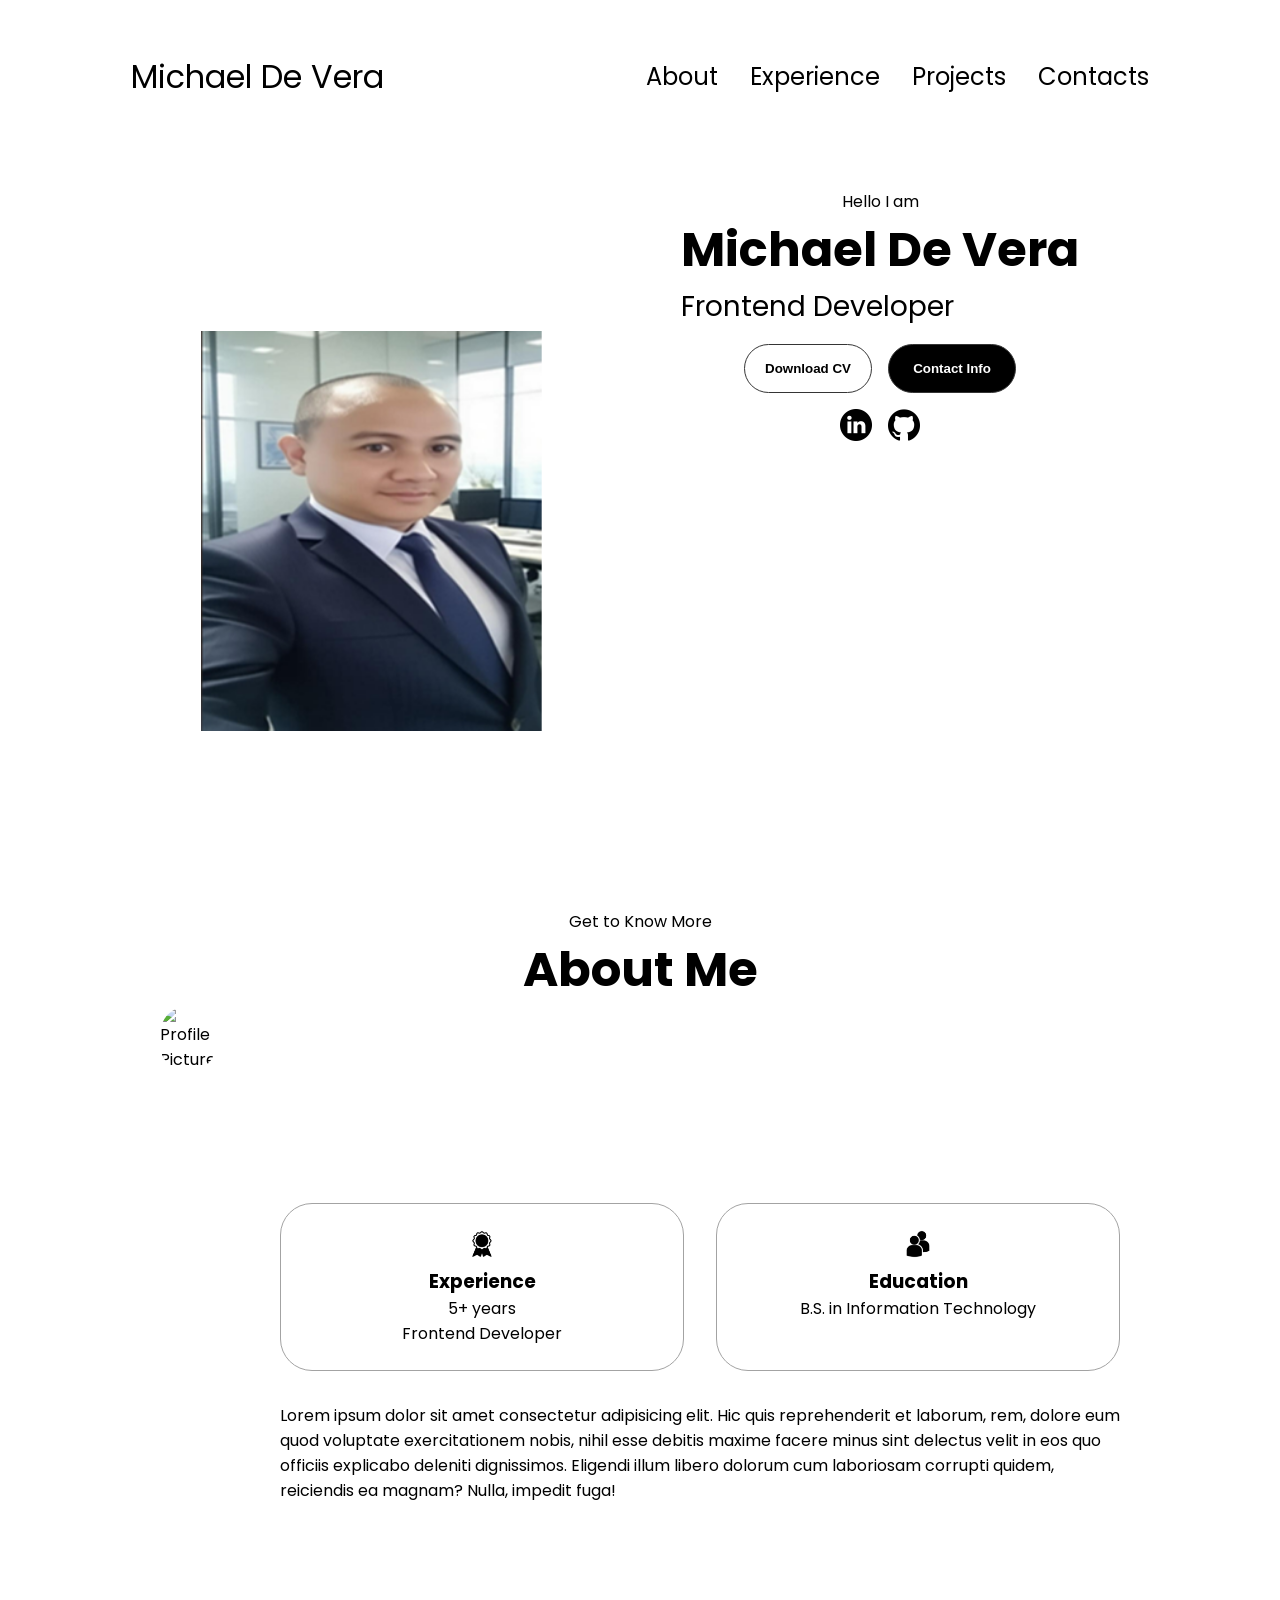
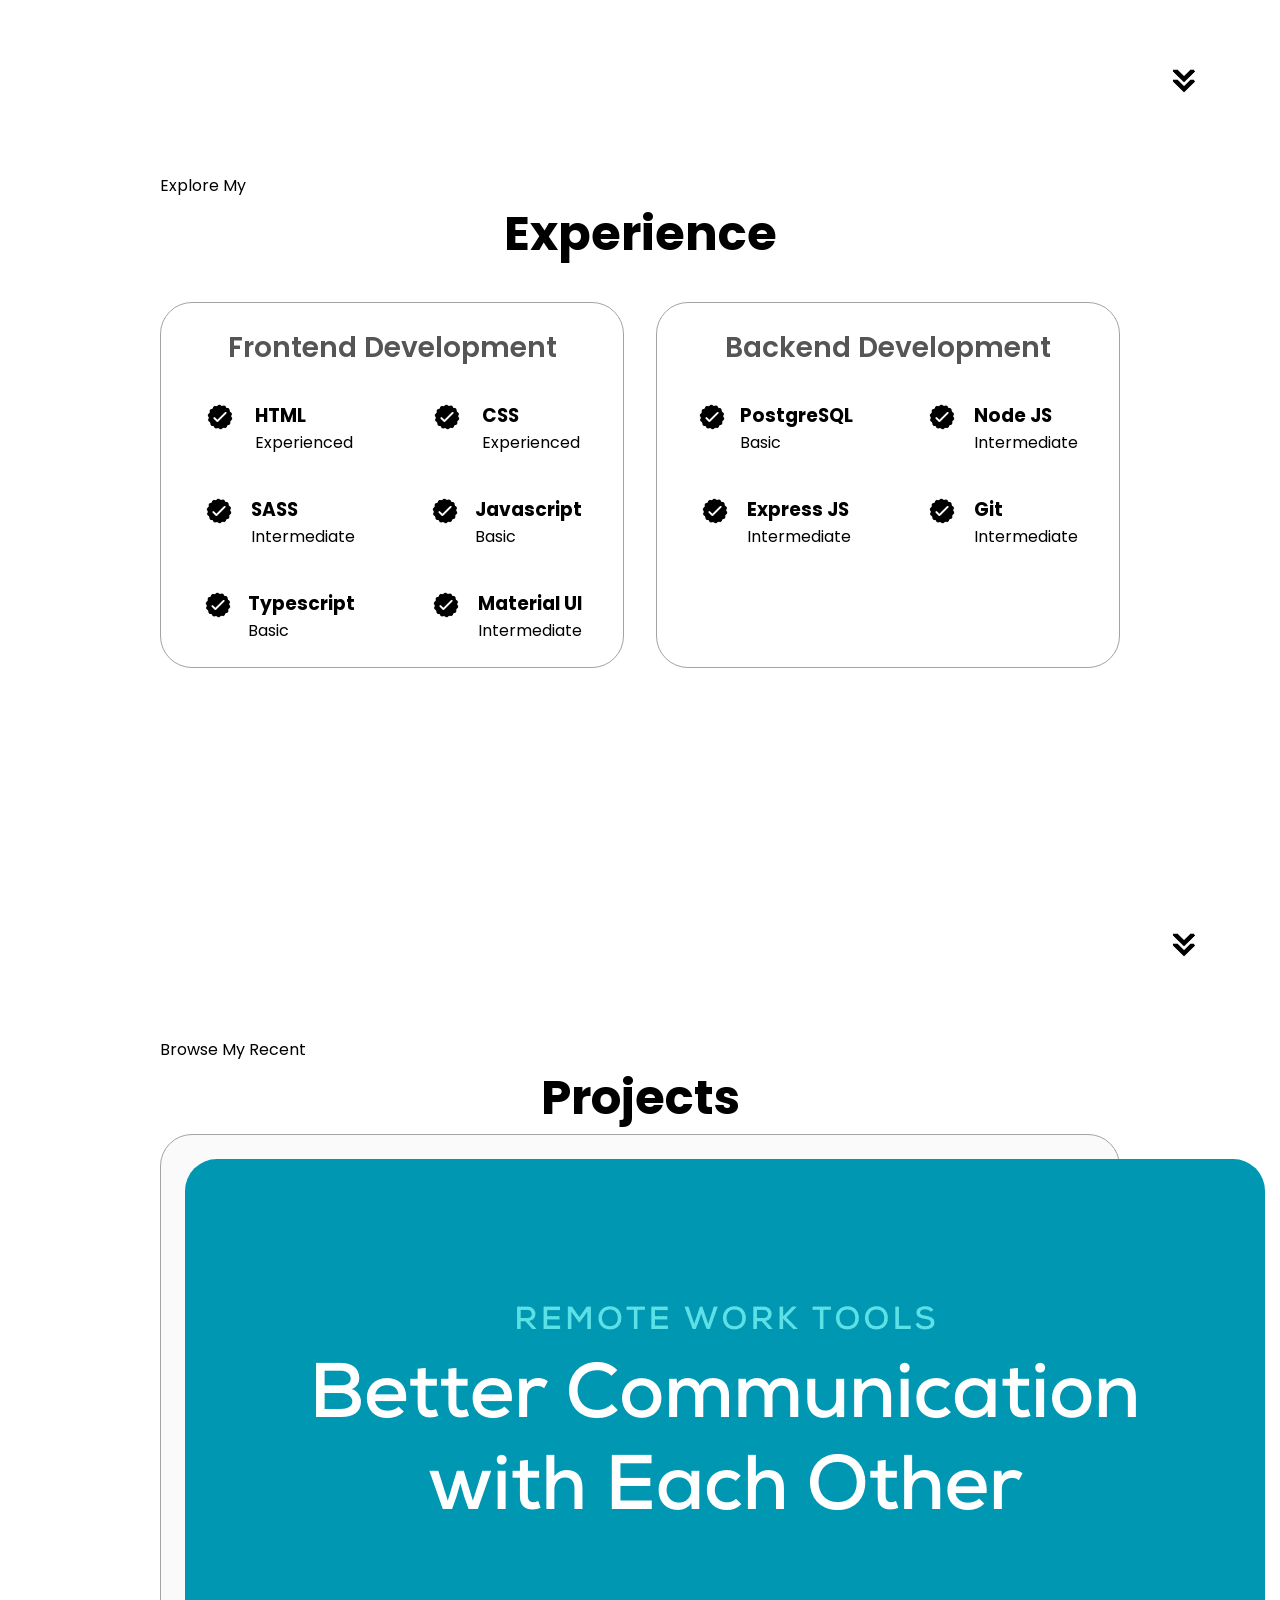
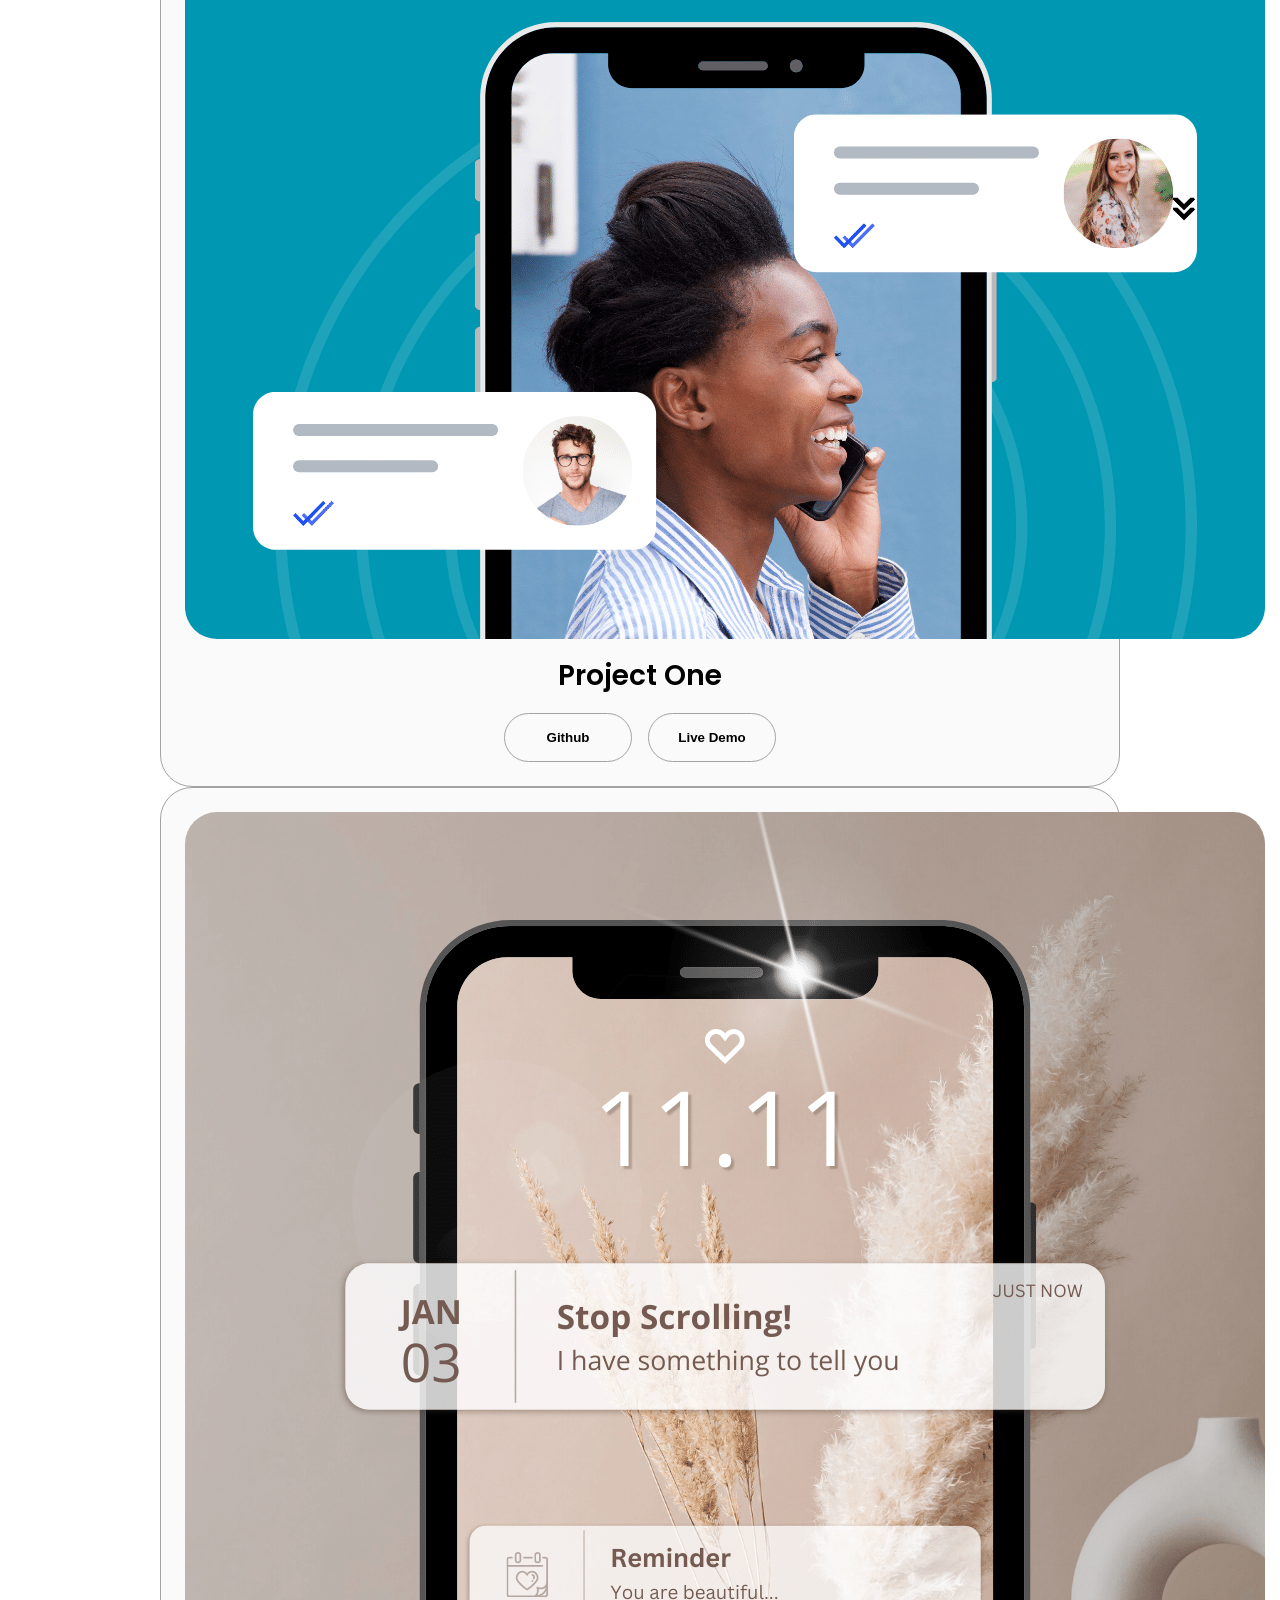
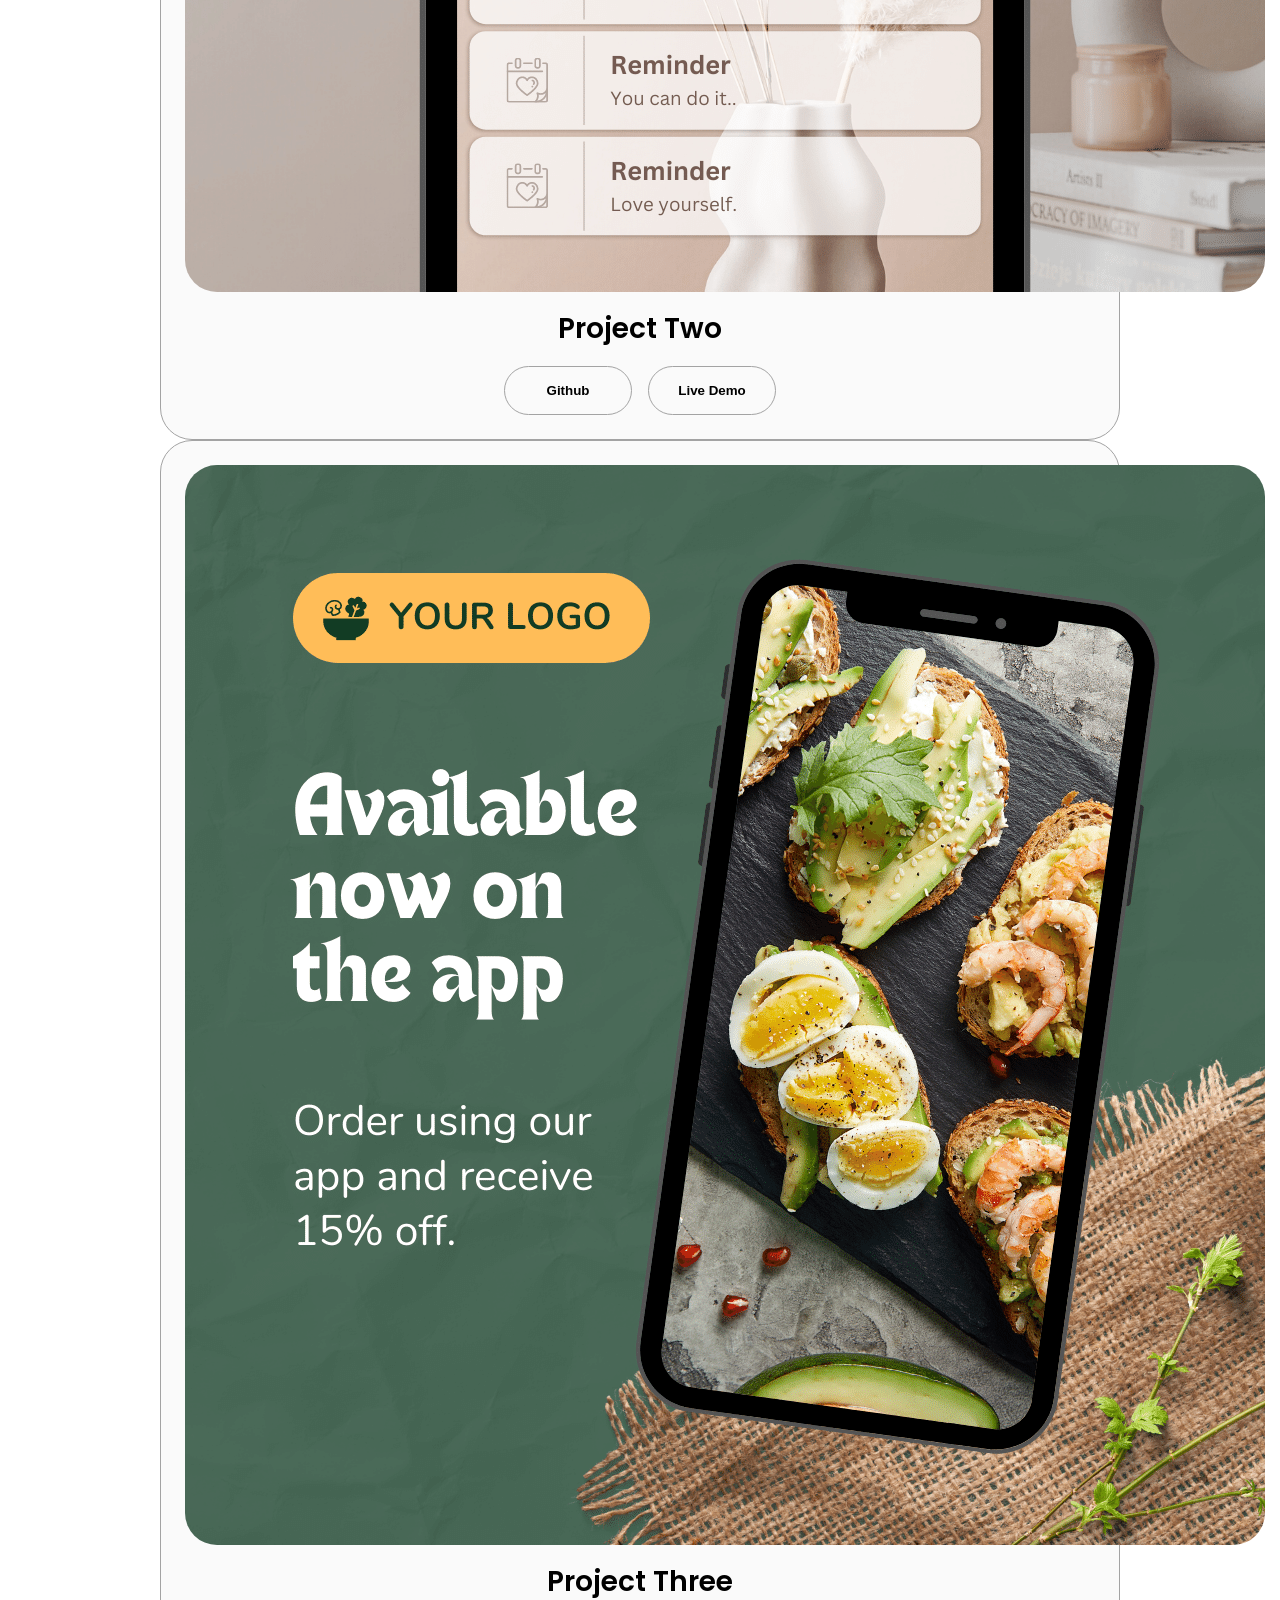
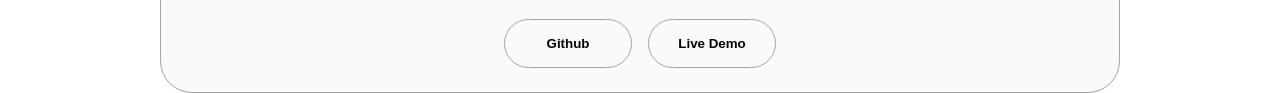
==== index.html @ 24e83d6a "Update index.html" ====
<!DOCTYPE html>
<html lang="en">
  <head>
    <meta charset="UTF-8" />
    <meta name="viewport" content="width=device-width, initial-scale=1.0" />
    <title>My Portfolio</title>
    <link rel="stylesheet" href="style.css" />
    <link rel="stylesheet" href="mediaqueries.css" />
  </head>
  <body>
    <nav id="desktop-nav">
      <div class="Logo">Michael De Vera</div>
      <div>
        <ul class="nav-links">
          <li><a href="#about">About</a></li>
          <li><a href="#experience">Experience</a></li>
          <li><a href="#projects">Projects</a></li>
          <li><a href="#contacts">Contacts</a></li>
        </ul>
      </div>
    </nav>
    <nav id="hamburger-nav">
      <div class="Logo">Michael De Vera</div>
      <div class="hamburger-menu">
        <div class="hamburger-icon" onclick="toggleMenu()">
          <span></span>
          <span></span>
          <span></span>
        </div>
        <div class= "menu-links">
          <li><a href="#about" onclick= "toggleMenu()">About</a></li>
          <li><a href="#experience" onclick= "toggleMenu()">Experience</a></li>
          <li><a href="#projects" onclick= "toggleMenu()">Projects</a></li>
          <li><a href="#contacts" onclick= "toggleMenu()">Contacts</a></li>
        </div>
      </div>
    </nav>
    <section id= "profile">
      <div class= "section__pic-container">
        <img src= "./assets/profile-pic-1.png" alt= "Profile Picture" />
        </div>
        <div class = "section_text">
          <p class= "section__text__p1">Hello I am</p>
          <h1 class= "title">Michael De Vera</h1>
          <p class= "section__text__p2">Frontend Developer</p>
          <div class= "btn-container">
            <button class= "btn btn-color-2"
            onclick= "window.open('./assets/cv_mike_01.pdf')"> Download CV</button>
            <button class ="btn btn-color-1"
            onclick="location.href='./contact'">Contact Info</button>
        </div>
        <div id = "socials-container">
          <img src = "assets/linkedin.png" alt = "My LinkedIn Profile"
          class = "icon" onclick = "location.href='https://linkedin.com'" />
          <img src = "assets/github.png" alt = "My Github Profile"
            class = "icon" onclick = "location.href='https://github.com/mischmi2023'" />
        </div>
      </div>
    </section>
    <script src="script.js"></script>
  </body>
  </html>
       











    </section>
    <section id="about">
      <p class="section__text__p1">Get to Know More</p>
      <h1 class="title">About Me</h1>
      <div class="section-container">
        <div class="section__pic_container">
          <img
            src="./assets/about-pic.png"
            alt="Profile Picture"
            class="about-pic"
          />
        </div>
        <div class="about-details-container">
          <div class="about-containers">
            <div class="details-container">
              <img
                src="./assets/experience.png"
                alt="Experience icon"
                class="icon"
              />
              <h3>Experience</h3>
              <p>5+ years <br />Frontend Developer</p>
            </div>
            <div class="details-container">
              <img
                src="./assets/education.png"
                alt="Education icon"
                class="icon"
              />
              <h3>Education</h3>
              <p>
                B.S. in Information Technology <br />

              </p>
            </div>
          </div>
          <div class="text-container">
            <p>
              Lorem ipsum dolor sit amet consectetur adipisicing elit. Hic quis
              reprehenderit et laborum, rem, dolore eum quod voluptate
              exercitationem nobis, nihil esse debitis maxime facere minus sint
              delectus velit in eos quo officiis explicabo deleniti dignissimos.
              Eligendi illum libero dolorum cum laboriosam corrupti quidem, 
              reiciendis ea magnam? Nulla, impedit fuga!
            </p>
          </div>
        </div>
      </div>
      <img
        src="./assets/arrow.png"
        alt="Arrow icon"
        class="icon arrow"
        onclick="location.href = './#experience'"
      />
    </section>
        <section id="experience">
          <p class="section_text_p1">Explore My</p>
          <h1 class="title">Experience</h1>
          <div class="experience-details-container">
            <div class="about-containers">
              <div class="details-container">
                <h2 class="experience-sub-title">Frontend Development</h2>
                <div class="article-container">
                  <article>
                    <img 
                      src="./assets/checkmark.png"
                      alt="Experience icon"
                      class="icon"
                      />
                      <div>
                        <h3>HTML</h3>
                        <p>Experienced</p>
                      </div>
                   </article>
                   <article>
                    <img
                      src="./assets/checkmark.png"   
                      alt="Experience icon"
                      class="icon"
                    />
                    <div>
                      <h3>CSS</h3>
                      <p>Experienced</p>
                    </div>
                  </article>
                  <article>
                    <img 
                      src="./assets/checkmark.png"
                      alt="Experince icon"
                      class="icon"
                    />
                    <div>
                      <h3>SASS</h3>
                      <p>Intermediate</p>
                    </div>
                    </article>
                    <article>
                      <img 
                        src="./assets/checkmark.png"
                        alt="Experience icon"
                        class="icon"
                      />
                      <div>
                        <h3>Javascript</h3>
                        <p>Basic</p>
                      </div>
                    </article>
                    <article>
                      <img 
                        src="./assets/checkmark.png"
                        alt="Experience icon"
                        class="icon"
                      />
                      <div>
                        <h3>Typescript</h3>
                        <p>Basic</p>
                      </div>
                      </article>
                      <article>
                        <img 
                          src="./assets/checkmark.png"
                          alt="Experience icon"
                          class="icon"
                        />
                        <div>
                          <h3>Material UI</h3>
                          <p>Intermediate</p>
                        </div>
                      </article>
                    </div>
                  </div>
                  <div class="details-container">
                    <h2 class="experience-sub-title">Backend Development</h2>
                    <div class="article-container">
                      <article>
                        <img 
                          src="./assets/checkmark.png"
                          alt="Experience icon"
                          class="icon"
                        />
                        <div>
                        <h3>PostgreSQL</h3>
                        <p>Basic</p>
                      </div>
                    </article>
                    <article>
                      <img 
                        src="./assets/checkmark.png"
                        alt="Experience icon"
                        class="icon"
                      />
                      <div>
                        <h3>Node JS</h3>
                        <p>Intermediate</p>
                      </div>
                    </article>
                    <article>
                      <img 
                        src="./assets/checkmark.png"
                        alt="Experience icon"
                        class="icon"
                      />
                      <div>
                        <h3>Express JS</h3>
                        <p>Intermediate</p>
                      </div>
                      </article>
                      <article>
                        <img 
                          src="./assets/checkmark.png"
                          alt="Experience icon"
                          class="icon"
                      />
                      <div>
                        <h3>Git</h3>
                        <p>Intermediate</p>
                      </div>
                    </article>
                  </div>
                </div>
              </div> 
            </div>
            <img
              src="./assets/arrow.png"
              alt="Arrow icon"
              class="icon arrow"
              onclick="location.href = './#projects'"
              />
            </section>
            <section id="projects">
              <p class="section_text_p1">Browse My Recent</p>
              <h1 class="title">Projects</h1>
              <div class="experience-details-container">
                  <div class="details-container color-container">
                    <div class="article-container">
                      <img 
                        src="./assets/project-1.png"
                        alt="Project 1"
                        class="project-img"
                      />
                    </div>
                    <h2 class="experience-sub-title project-title">Project One</h2>
                    <div class="btn-container">
                      <button 
                        class="btn btn-color-2 project-btn"
                        onclick="location.href='https://github.com/mischmi2023'"
                      >
                        Github
                      </button>
                      <button
                        class="btn btn-color-2 project-btn"
                        onclick="location.href='https://cm82.paabeelee.com/login.asp'"
                      >
                        Live Demo
                    </button>
                  </div>
                </div>
                <div class="details-container color-container">
                <div class="article-container">
                <img
                 src="./assets/project-2.png"
                 alt="Project 2"
                 class="project-img"
                />
             </div>
             <h2 class="experience-sub-title project-title">Project Two</h2>
             <div class="btn-container">
               <button 
                class="btn btn-color-2 project-btn"
                onclick="location.href='https://github.com/mischmi2023'"
              >
                Github
            </button>
            <button
              class="btn btn-color-2 project-btn"
              onclick="location.href='https://cm82.paabeelee.com/login.asp'"
            >
            Live Demo 
            </button>
           </div>
           </div>
           <div class="details-container color-container">
              <div class="article-container">
                <img
                  src="./assets/project-3.png"
                  alt="Project 3"
                  class="project-img"
              />
            </div>
            <h2 class="experience-sub-title project-title">Project Three</h2>
            <div class="btn-container">
              <button 
                class="btn btn-color-2 project-btn"
                onclick="location.href='https://github.com/mischmi2023'"
              >
                Github
              </button>
              <button
                class="btn btn-color-2 project-btn"
                onclick="location.href='https://cm82.paabeelee.com/login.asp'"
              >
                Live Demo 
              </button>
            </div>
          </div>
        </div>
      <img 
        src="./assets/arrow.png"
        alt="Arrow icon"
        class="icon arrow"
        onclick="location.href = './#contact'"
      />
    </section>
  <script src="script.js"></script>
  </section>
    <section id="contact">
      <p class="section_text_p1">Get in Touch</p>
      <h1 class="title">Contact Me</h1>
      <div class="contact-info-upper-container">
        <div class="contact-info-container">
          <img 
            src="./assets/email.png"
            alt="Email icon"
            class="icon contact-icon"
          />
          <p><a href="mailto:migz.dv8@gmail.com">migz.dv8@gmail.com</a></p>
        </div>
        <div class="contact-info-container">
          <img
            src="./assets/linkedin.png"
            alt="LinkedIn icon"
            class="icon contact-icon"
          />
        <p><a href="https://www.linkedin.com">LinkedIn</a>></p>
      </div>
      </div>
    </section>
    <footer>
      <nav>
        <div class="nav-links-container">
          <ul class="nav-links">
            <li><a href="#about">About</a></li>
            <li><a href="#experience">Experience</a></li>
            <li><a href="#projects">Projects</a></li>
            <li><a href="#contact">Contacts</a></li>
          </ul>
        </div>
      </nav>
      <p>Copyright &#169; 2025 Michael De Vera. All Rights Reserved.</p>
      </footer>
    <script src="script.js"></script>
  </body>
</html>
---- style.css ----
/* General Styles*/

@import url("https://fonts.googleapis.com/css2?family=Poppins:wght@200;400;600&display=swap");

* {
  margin: 0;
  padding: 0;
}

body {
  font-family: "Poppins", sans-serif;
}

html {
  scroll-behavior: smooth;
}

p {
  color: rg(85, 85, 85);
}

/*Transition*/

a,
.btn {
  transition: all 300s ease;
}

/* Desktop Nav */

nav,
.nav-links {
  display: flex;
}

nav {
  justify-content: space-around;
  align-items: center;
  height: 17vh;
}
.nav-links {
  gap: 2rem;
  list-style: none;
  font-size: 1.5rem;
}

a {
  color: black;
  text-decoration: none;
  text-decoration-color: white;
}

.Logo {
  font-size: 2rem;
}

.logo:hover {
  cursor: default;
}

/*Hamburger Menu Nav*/

#hamburger-nav {
  display: none;
}

.hamburger-menu {
  position: relative;
  display: inline-block;
}

.hamburger-icon {
  display: flex;
  flex-direction: column;
  justify-content: space-between;
  height: 24px;
  width: 30px;
  cursor: pointer;
}

.hamburger-icon span {
  width: 100%;
  height: 2px;
  background-color: black;
  transition: all 0.3 ease-in-out;
}

.menu-links {
  position: absolute;
  top: 100%;
  right: 0;
  background-color: white;
  width: fit-content;
  max-height: 0;
  overflow: hidden;
  transition: all 0.3 ease-in-out;
}

.menu-links a {
  display: block;
  padding: 10px;
  text-align: center;
  font-size: 1.5rem;
  color: black;
  text-decoration: none;
  transition: all 0.3 ease-in-out;
}

.menu-links li {
  list-style: none;
}

.menu-links.open {
  max-height: 300px;
}

.hamburger-icon.open span:first-child {
  transform: rotate(45deg) translate(10px, 5px);
}

.hamburger-icon.open span:nth-child(2) {
  opacity: 0;
}

.hamburger-icon.open span:last-child {
  transform: rotate(-45deg) translate(10px, -5px);
}

.hamburger-icon span:first-child {
  transform: none;
}

.hamburger-icon span:first-child {
  opacity: 1;
}

.hamburger-icon span:first-child {
  transform: none;
}

/*Sections*/

section {
  padding-top: 4vh;
  height: 96vh;
  margin: 0 10rem;
  box-sizing: border-box;
  min-height: fit-content;
}

.section-container {
  display: flex;
}

/* Profile Section */

#profile {
  display: flex;
  justify-content: center;
  gap: 5rem;
  height: 80vh;
}

.section__pic-container {
  display: flex;
  height: 400px;
  width: 400px;
  margin: auto 0;
}

.section__text {
  align-self: center;
  text-align: center;
}

.section__text_p {
  font-weight: 600;
}

.section__text__p1 {
  text-align: center;
}

.section__text__p2 {
  font-size: 1.75rem;
  margin-bottom: 1rem;
}

.title {
  font-size: 3rem;
  text-align: center;
}

#socials-container {
  display: flex;
  justify-content: center;
  margin-top: 1rem;
  gap: 1rem;
}

/* Icon */

.icon {
  cursor: pointer;
  height: 2rem;
}

/* Buttons */

.btn-container {
  display: flex;
  justify-content: center;
  gap: 1rem;
}

.btn {
  font-weight: 600;
  transition: all 300ms ease;
  padding: 1rem;
  width: 8rem;
  border-radius: 2rem;
}

.btn-color-1,
.btn-color-2 {
  border: rgb(53, 53, 53) 0.1rem solid;
}

.btn-color-1:hover,
.btn-color-2:hover {
  cursor: pointer;
}

.btn-color-1,
.btn-color-2:hover {
  background: rgb(0, 0, 0);
  color: white;
}

.btn-color-1:hover {
  background: rgb(0, 0, 0);
}

.btn-color-2 {
  background: none;
}

.btn-color-2:hover {
  border: rgb(255, 255, 255) 0.1rem solid;
}

.btn-container {
  gap: 1rem;
}

/* About Section */

#about {
  position: relative;
}

.about-containers {
  gap: 2rem;
  margin-bottom: 2rem;
  margin-top: 2rem;
}

.about-details-container {
  justify-content: center;
  flex-direction: column;
}

.about-containers,
.about-details-container {
  display: flex;
}

.about-pic {
  border-radius: 2rem;
}

.arrow {
  position: absolute;
  right: -5rem;
  bottom: 2.5rem;
}

.details-container {
  padding: 1.5rem;
  flex: 1;
  background: white;
  border-radius: 2rem;
  border: rgb(53, 53, 53) 0.1rem solid;
  border-color: rgb(163, 163, 163);
  text-align: center;
}

.section-container {
  gap: 4rem;
  height: 80%;
}

.section__pic-container {
  height: 400px;
  width: 400px;
  margin: auto 0;
}

/* Experience Section */

#experience {
  position: relative;
}

.experience-sub-title {
  color: rgb(85, 85, 85);
  font-weight: 600;
  font-size: 1.75rem;
  margin-bottom: 2rem;
}

.experience-details-container {
  display: flex;
  justify-content: center;
  flex-direction: column;
}

.article-container {
  display: flex;
  text-align: initial;
  flex-wrap: wrap;
  flex-direction: row;
  gap: 2.5rem;
  justify-content: space-around;
}

article {
  display: flex;
  width: 10rem;
  justify-content: space-around;
  gap: 0.5rem;
}

article .icon {

}

/* Projects Section */

#projects {
  position: relative;
}

.color-container {
  border-color: rgb(163, 163, 163);
  background: rgb(250, 250, 250);
}

.project-img {
  border-radius: 2rem;
  width: 90%
  height: 90%
}

.project-title {
  margin: 1rem;
  color: black;
}

.project-btn {
  color: black;
  border-color: rgb(163, 163, 163);
}

/* Contact */

#contact {
  display: flex;
  justify-content: center;
  flex-direction: column;
  height: 70vh;
}

.contact-info-upper-container {
  display: flex;
  justify-content: center;
  border-radius: 2rem;
  border: rgb(163, 163, 163) 0.1rem solid;
  border-color: rgb(163, 163, 163);
  background: (25, 250, 250);
  margin: 2rem;
  padding: 0.5rem;
}

.contact-info-container {
  display: flex;
  align-items: center;
  justify-content: center;
  gap: 0.5rem;
  margin: 1rem;
}

.contact-info-container p {
  font-size: larger;
}

.contact-icon {
  cursor: default;
}

.email-icon {
  height: 2.5rem;
}

/* Footer Section */

footer {
  height: 26vh;
  margin: 0 1 rem;
}

footer p {
  text-align: center;
}
---- mediaqueries.css ----
@media screen and (max-width: 1200px) {
  #desktop-nav {
    display: none;
  }

  #hamburger-nav {
    display: flex;
  }
  #experience,
  .experience-details-container {
    margin-top: 2rem;
  }
  #profile,
  .section-container {
    display: block;
  }
  .arrow {
    display: none;
  }
  section,
  .section-container {
    height: fit-content;
  }
  section {
    margin: 0 6%;
  }
  .section_pic-container {
    width: 275px;
    height: 275px;
    margin: 0 auto 2rem;
  }
  .about-containers {
    margin-top: 0;
  }
}

@media screen and (max-width: 600px) {
  
}
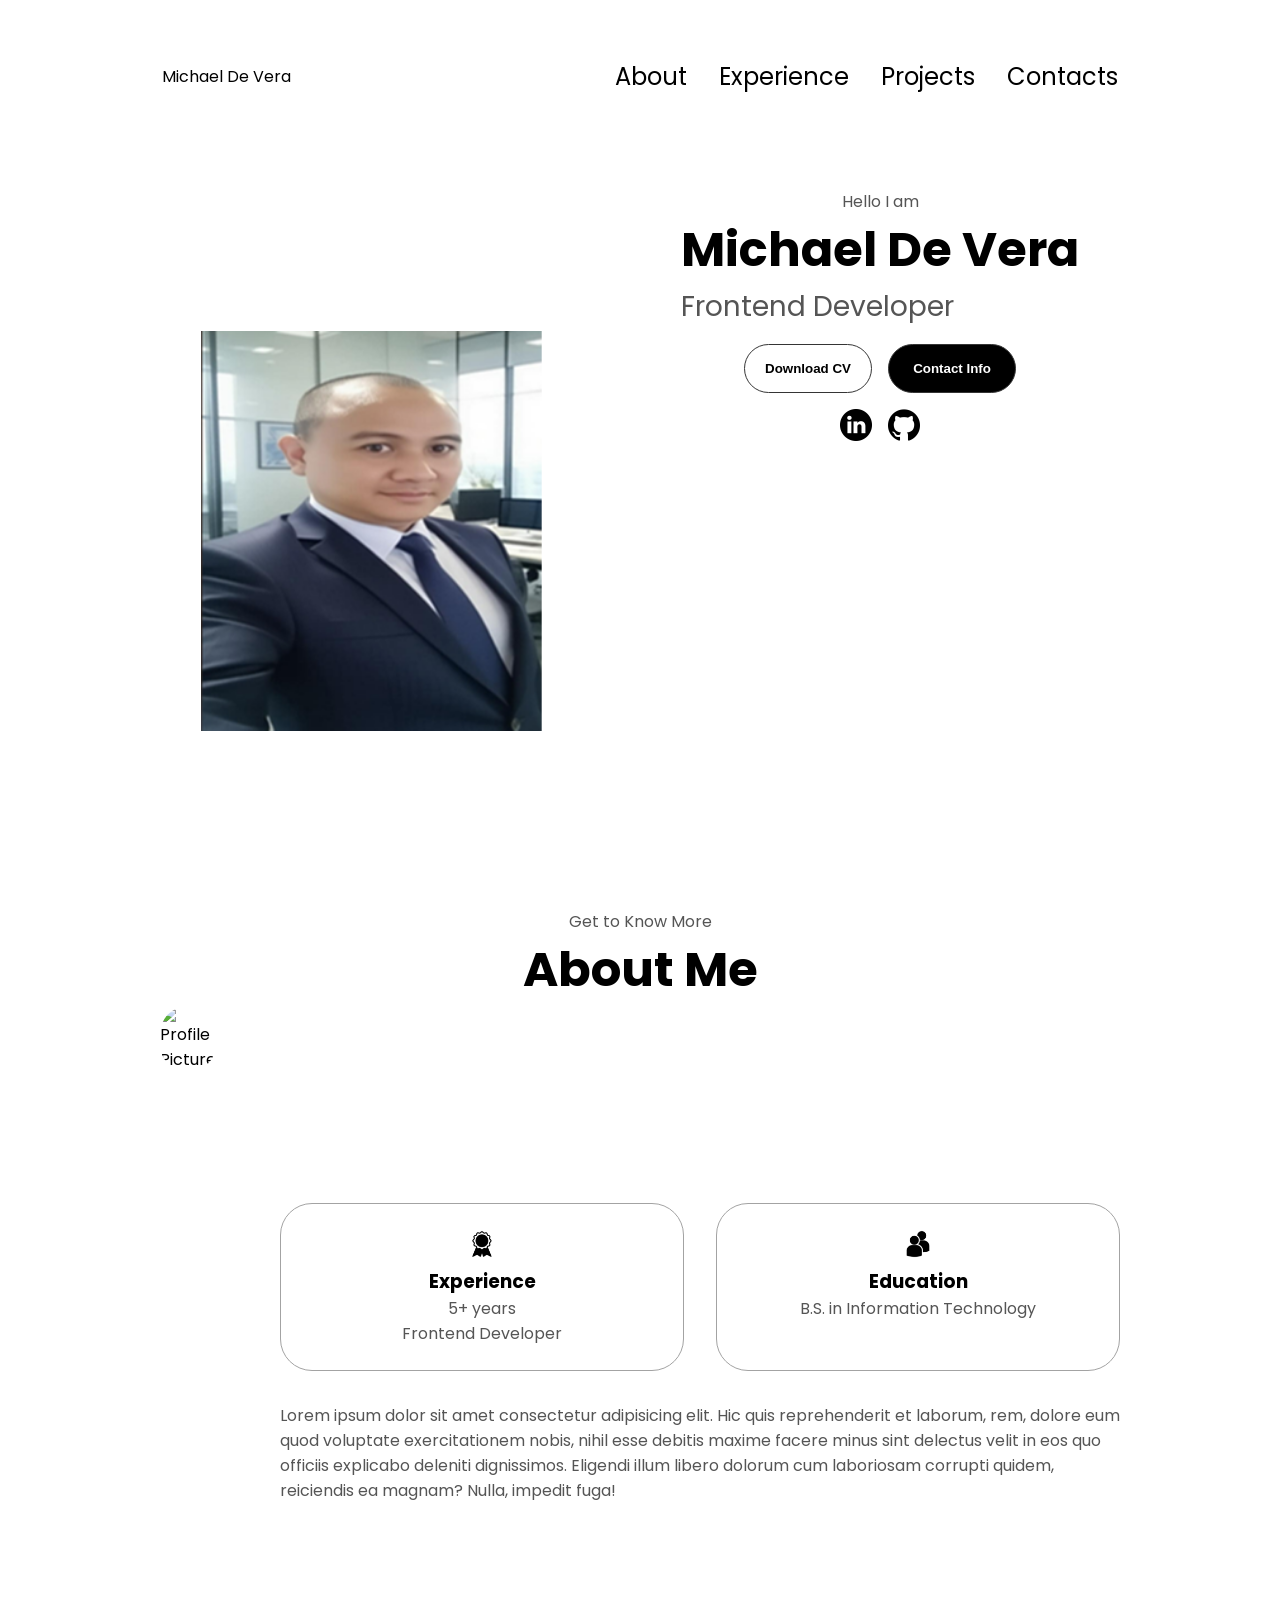
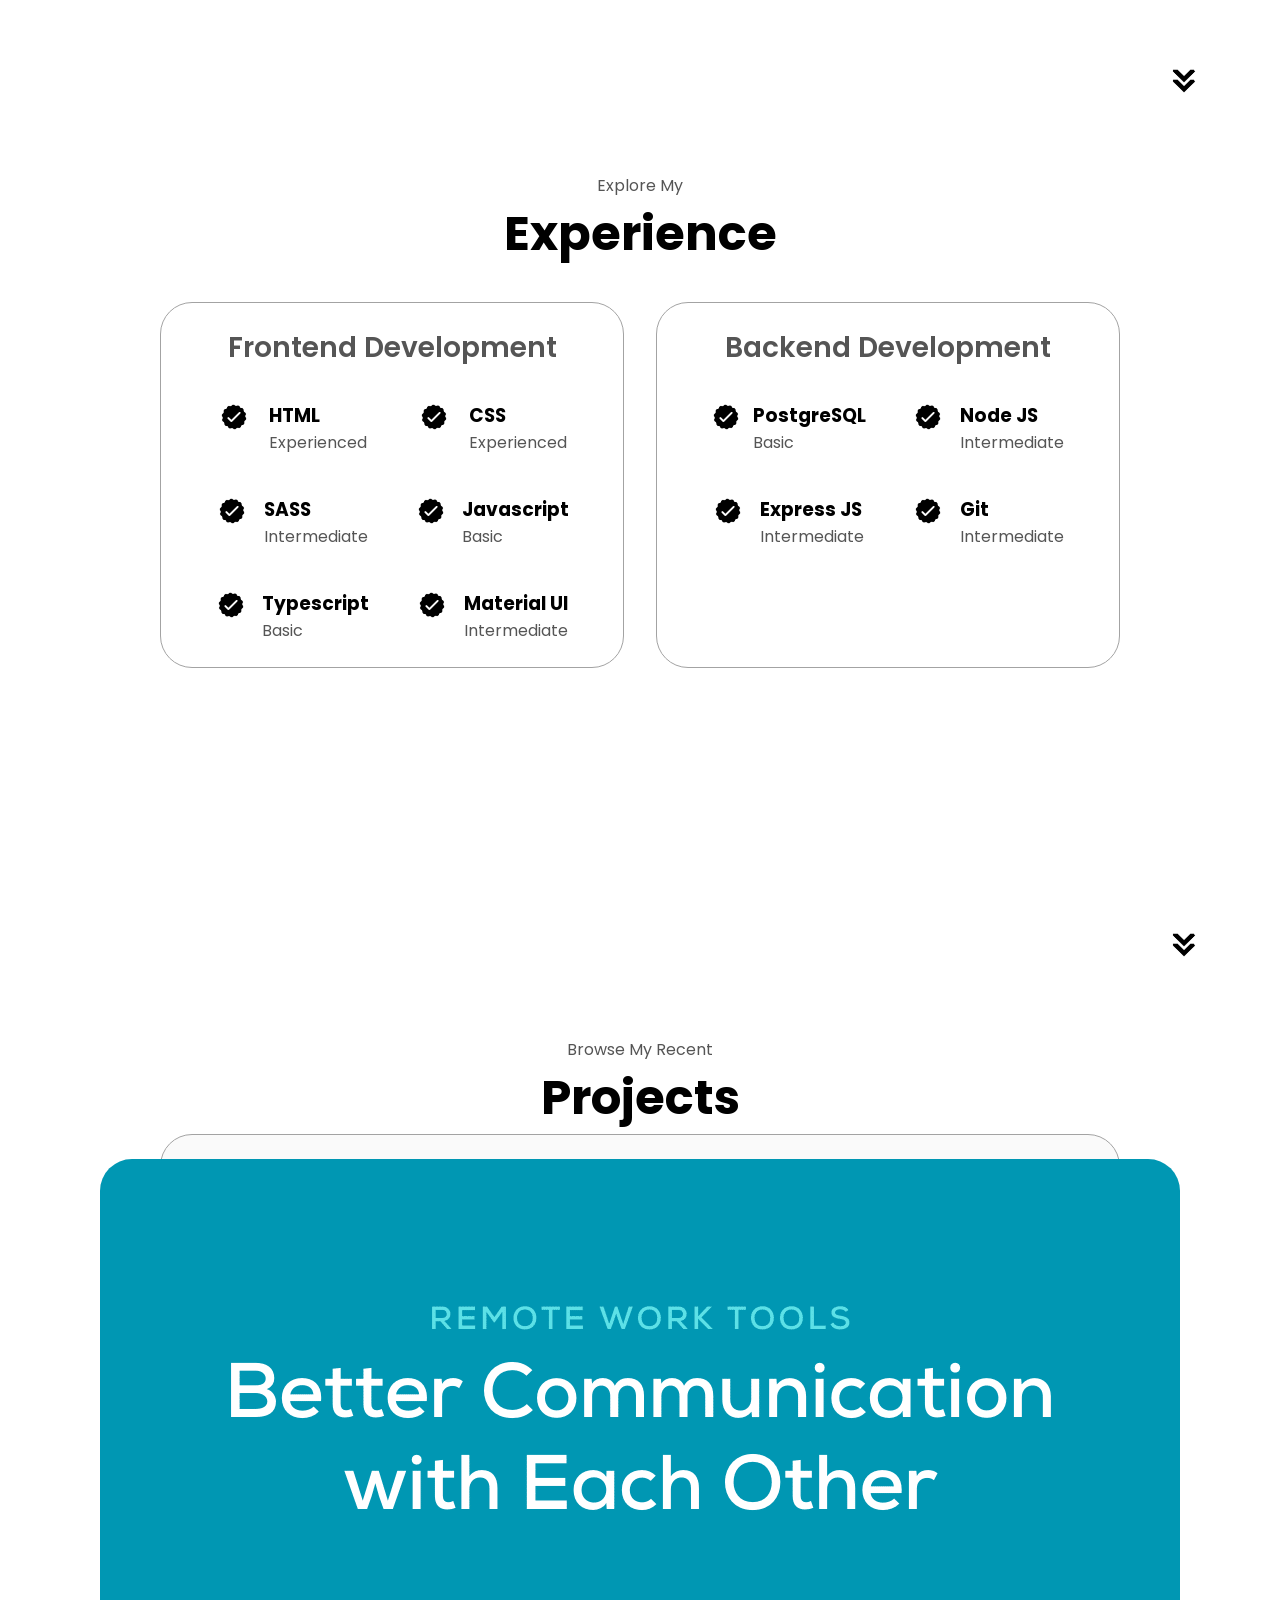
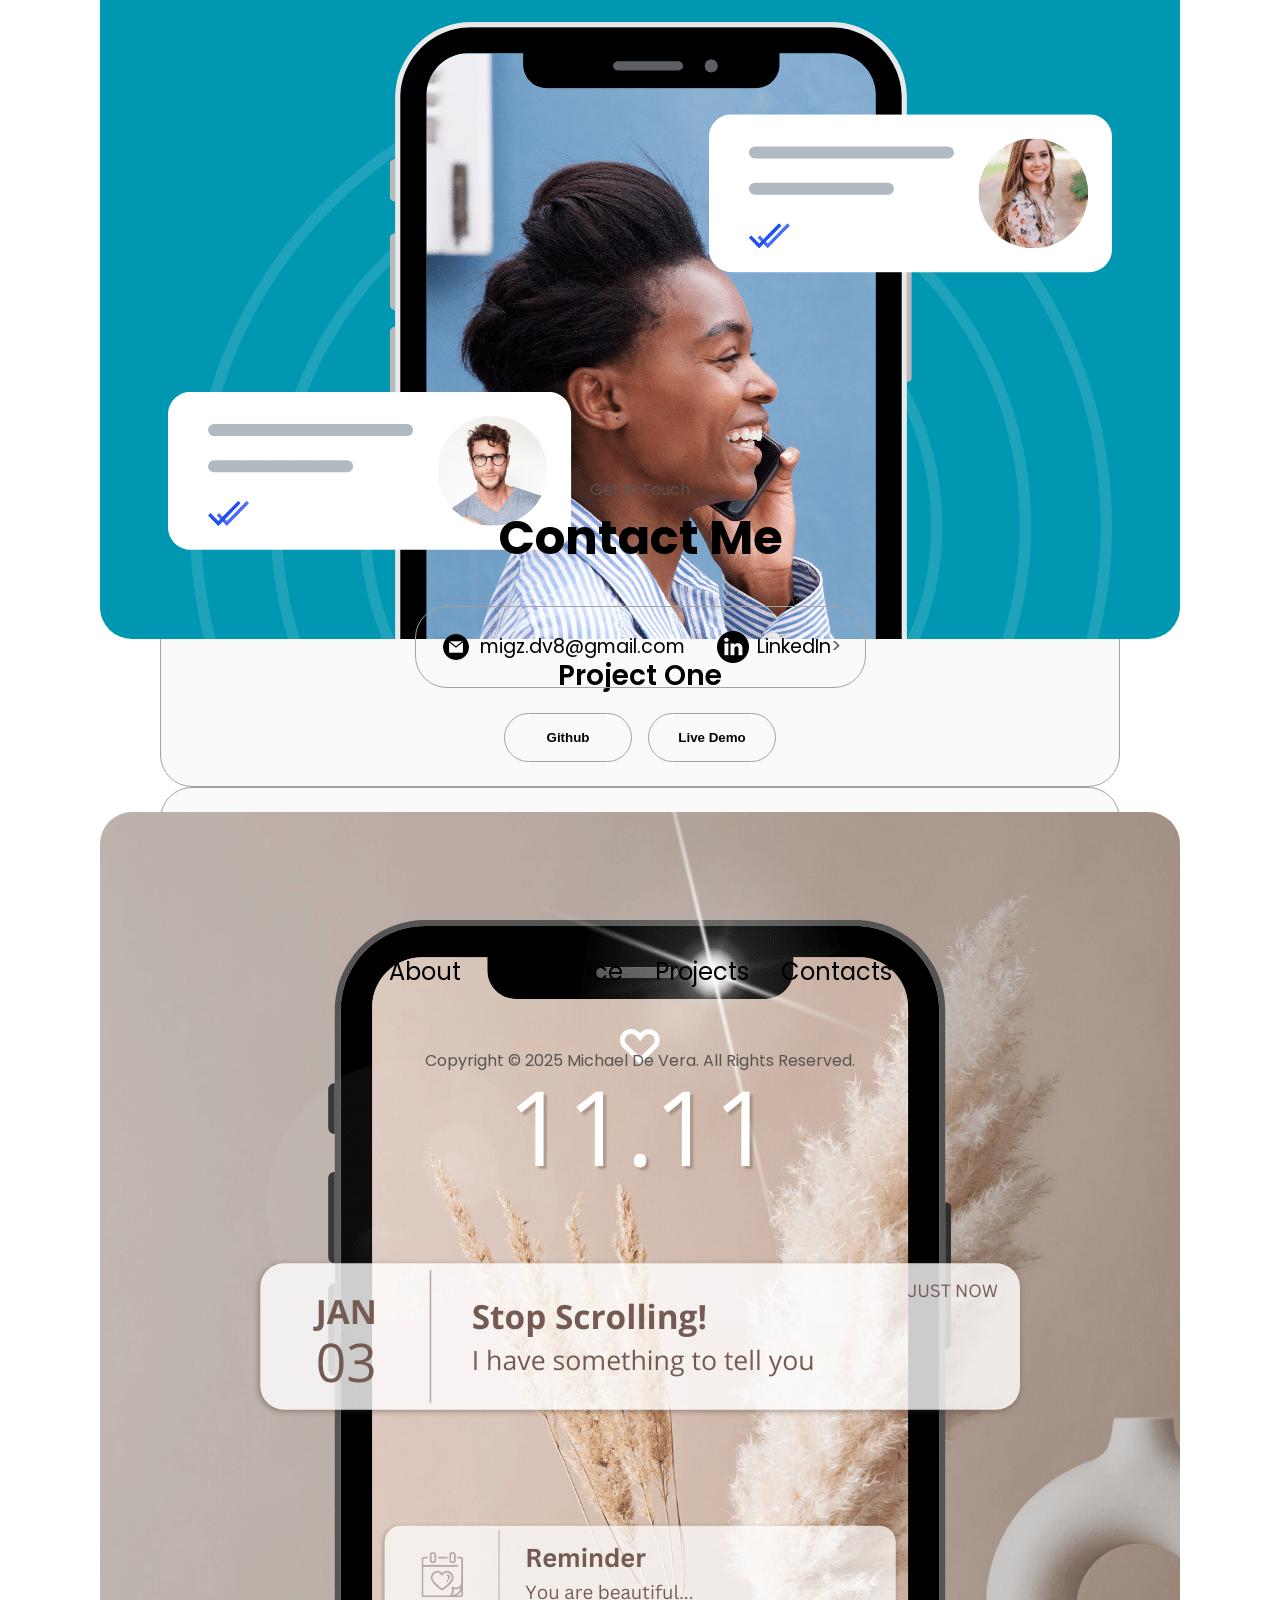
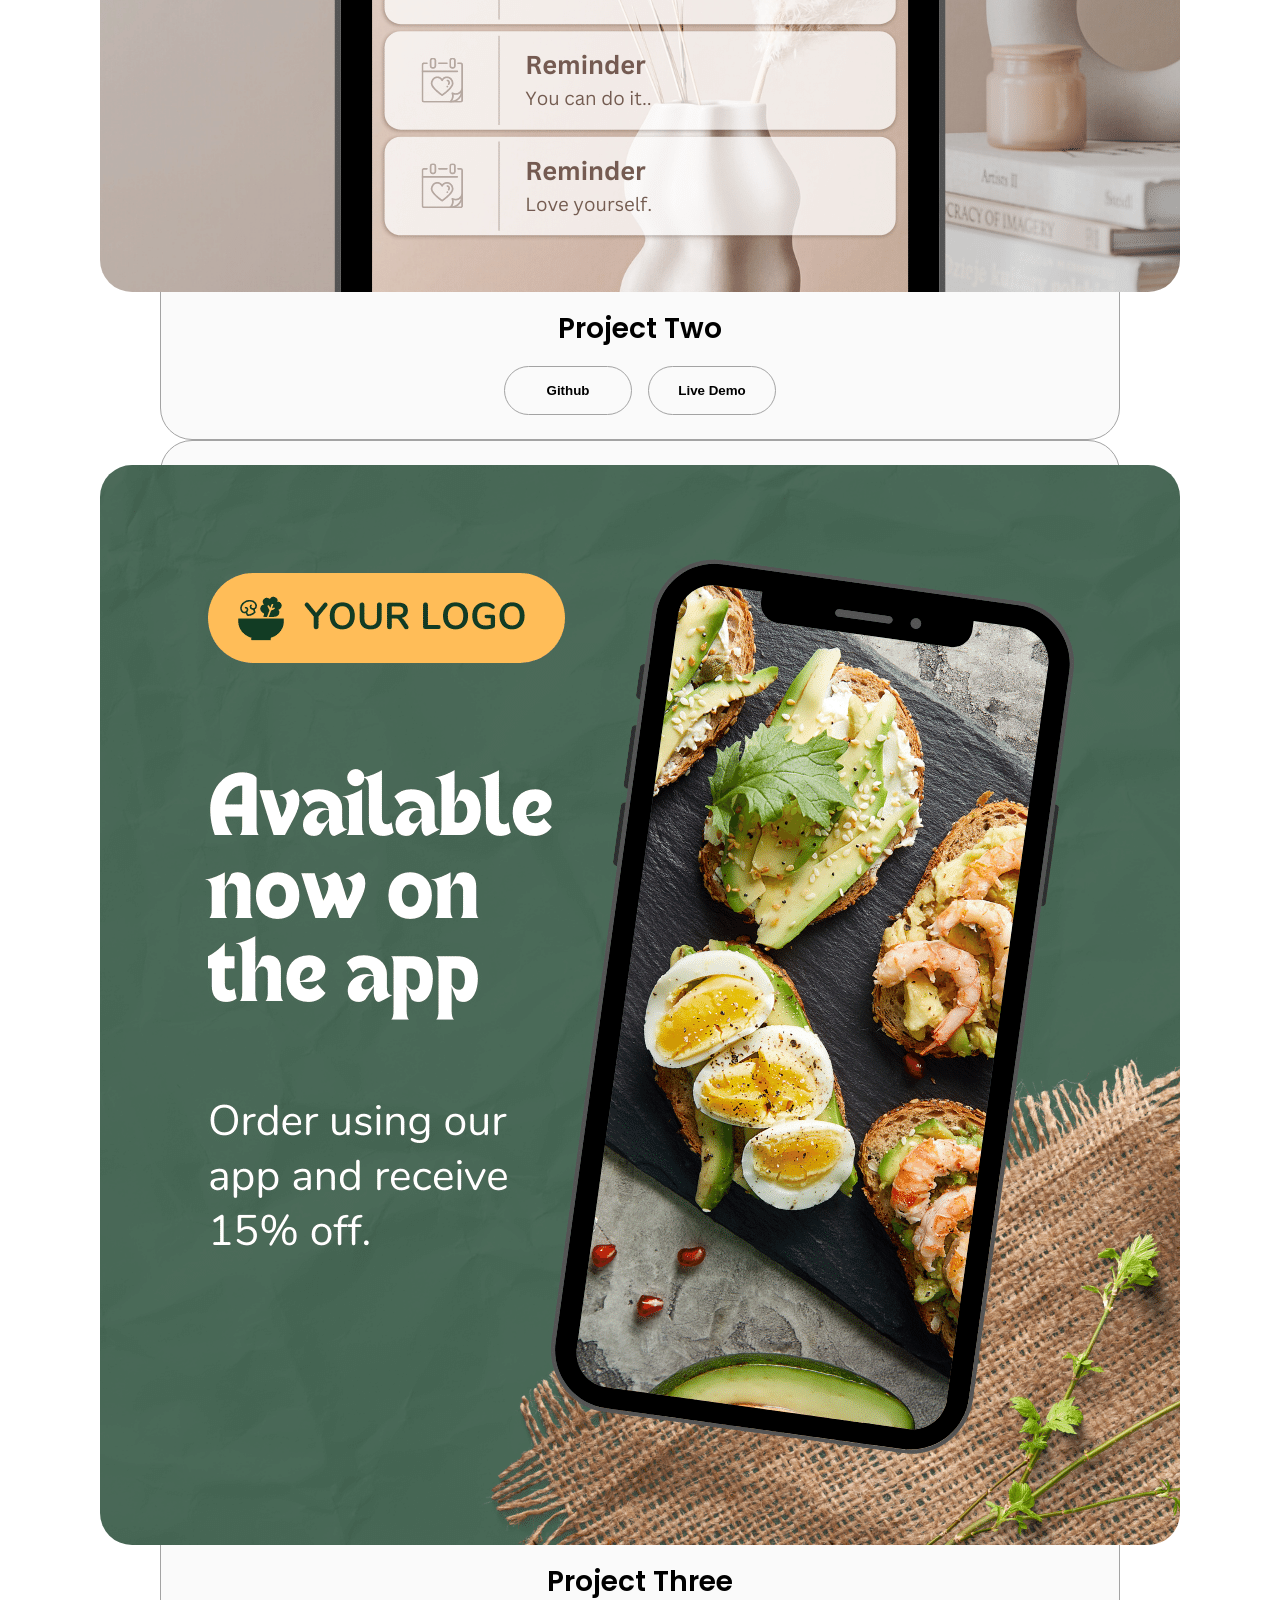
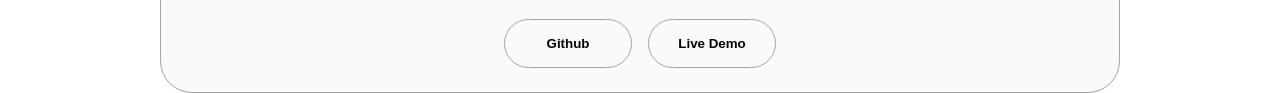
==== commit 3798fbbc: "update" ====
--- a/index.html
+++ b/index.html
@@ -264,12 +264,15 @@
             <section id="projects">
               <p class="section_text_p1">Browse My Recent</p>
               <h1 class="title">Projects</h1>
+
               <div class="experience-details-container">
+
+                <!-- Project One -->
                   <div class="details-container color-container">
                     <div class="article-container">
                       <img 
                         src="./assets/project-1.png"
-                        alt="Project 1"
+                        alt="Project One"
                         class="project-img"
                       />
                     </div>
@@ -289,11 +292,13 @@
                     </button>
                   </div>
                 </div>
+
+                <!-- Project Two-->
                 <div class="details-container color-container">
                 <div class="article-container">
                 <img
                  src="./assets/project-2.png"
-                 alt="Project 2"
+                 alt="Project Two"
                  class="project-img"
                 />
              </div>
@@ -313,6 +318,8 @@
             </button>
            </div>
            </div>
+
+           <!-- Project Three -->
            <div class="details-container color-container">
               <div class="article-container">
                 <img
--- a/style.css
+++ b/style.css
@@ -16,7 +16,7 @@
 }
 
 p {
-  color: rg(85, 85, 85);
+  color: rgb(85, 85, 85);
 }
 
 /*Transition*/
@@ -50,7 +50,7 @@
   text-decoration-color: white;
 }
 
-.Logo {
+.logo {
   font-size: 2rem;
 }
 
@@ -309,6 +309,7 @@
 /* Experience Section */
 
 #experience {
+  text-align: center;
   position: relative;
 }
 
@@ -348,25 +349,46 @@
 /* Projects Section */
 
 #projects {
-  position: relative;
-}
-
+  text-align: center;
+}
+
+/* Project Card */
 .color-container {
-  border-color: rgb(163, 163, 163);
+  border: 1px solid rgb(163, 163, 163);
   background: rgb(250, 250, 250);
-}
-
+  border-radius: 2rem;
+  padding: 1.5rem;
+
+  display: flex;
+  flex-direction: column;
+  align-items: center;
+}
+
+/* Image Wrapper */
+.article-container {
+  width: 100%
+  display: flex;
+  justify-content: center;
+  align-items: center;
+}
+
+/* Project Image */
 .project-img {
   border-radius: 2rem;
-  width: 90%
-  height: 90%
-}
-
+  width: 100%
+  max-width: 305px;
+  height: auto
+  display: block;
+  margin: 0 auto; /* centers the image */
+}
+
+/* Title */
 .project-title {
-  margin: 1rem;
+  margin: 1rem 0;
   color: black;
 }
 
+/* Button */
 .project-btn {
   color: black;
   border-color: rgb(163, 163, 163);
@@ -377,6 +399,7 @@
 #contact {
   display: flex;
   justify-content: center;
+  align-items: center;
   flex-direction: column;
   height: 70vh;
 }
--- a/mediaqueries.css
+++ b/mediaqueries.css
@@ -1,8 +1,7 @@
-@media screen and (max-width: 1200px) {
+@media screen and (max-width: 600px) {
   #desktop-nav {
     display: none;
   }
-
   #hamburger-nav {
     display: flex;
   }
@@ -33,7 +32,9 @@
     margin-top: 0;
   }
 }
+.color-container {
+  display: flex;
+  flex-direction: column;
+  align-items: center;
+}
 
-@media screen and (max-width: 600px) {
-  
-}
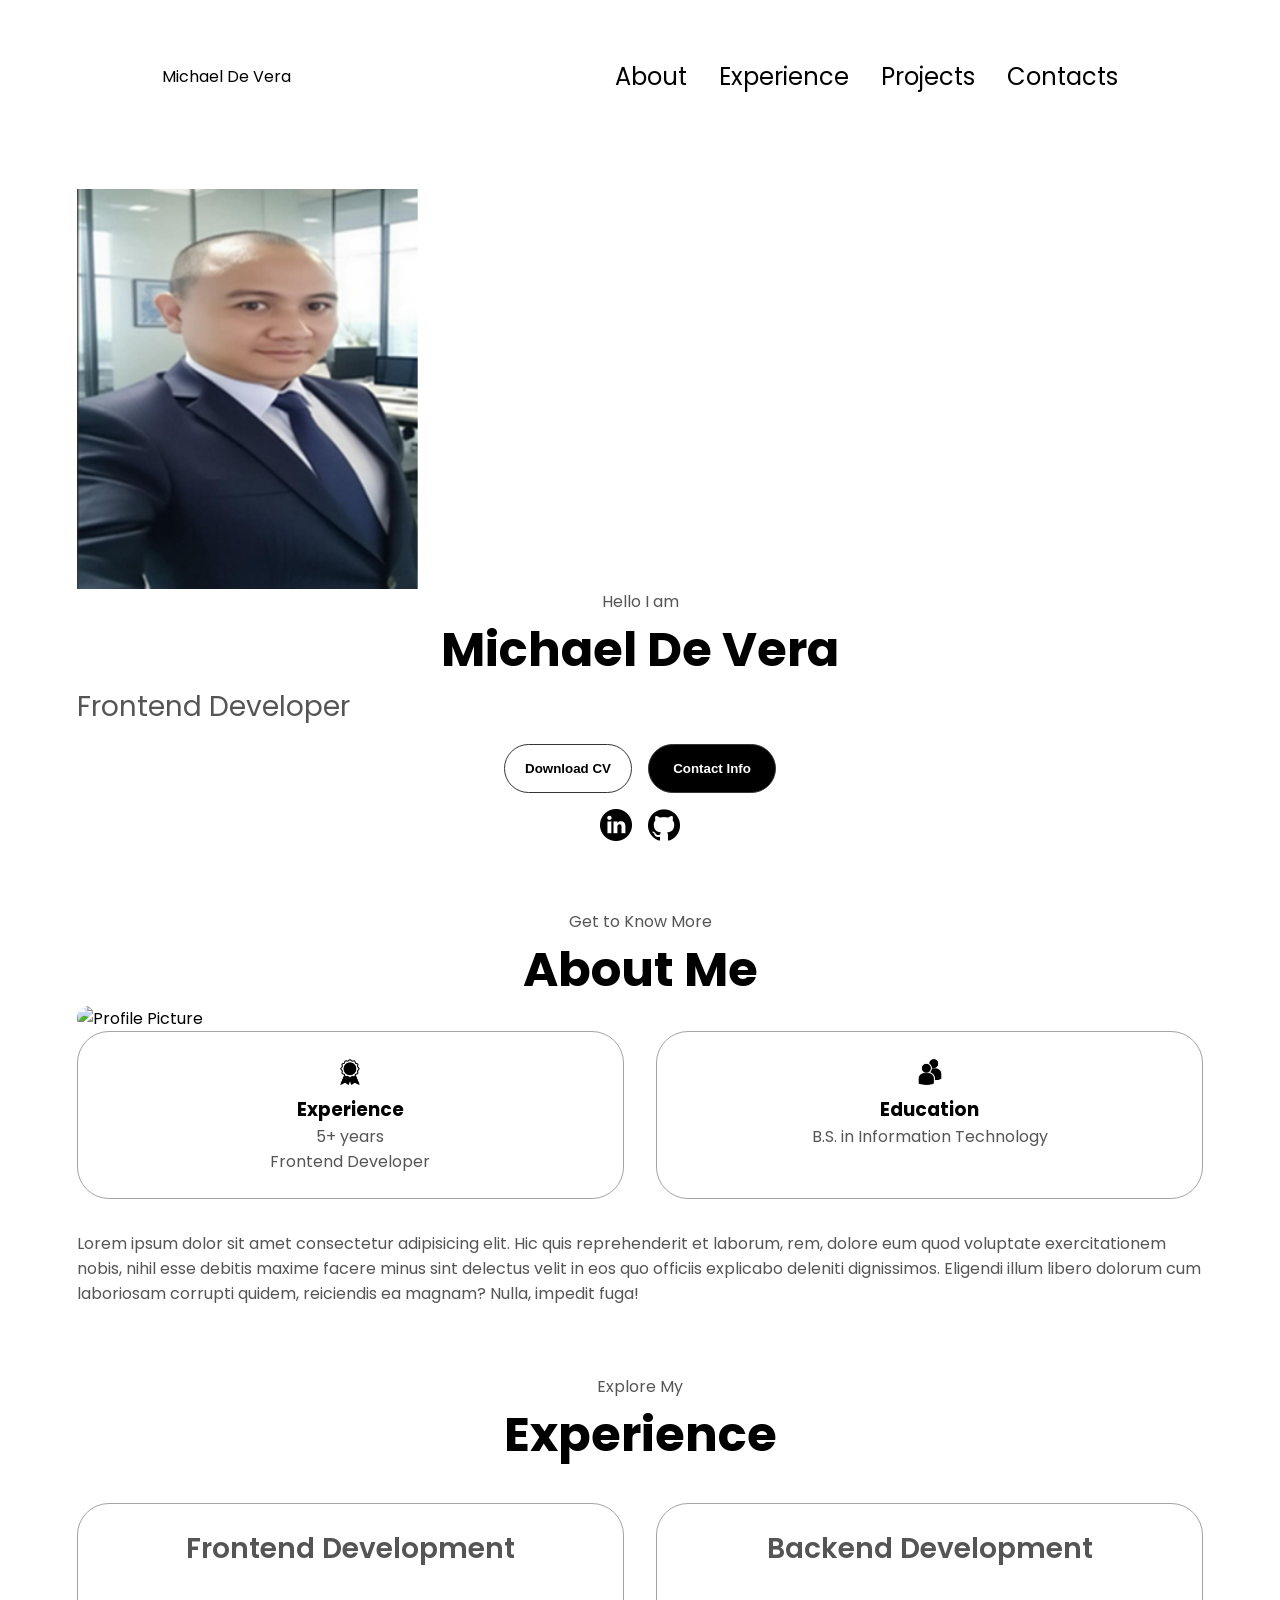
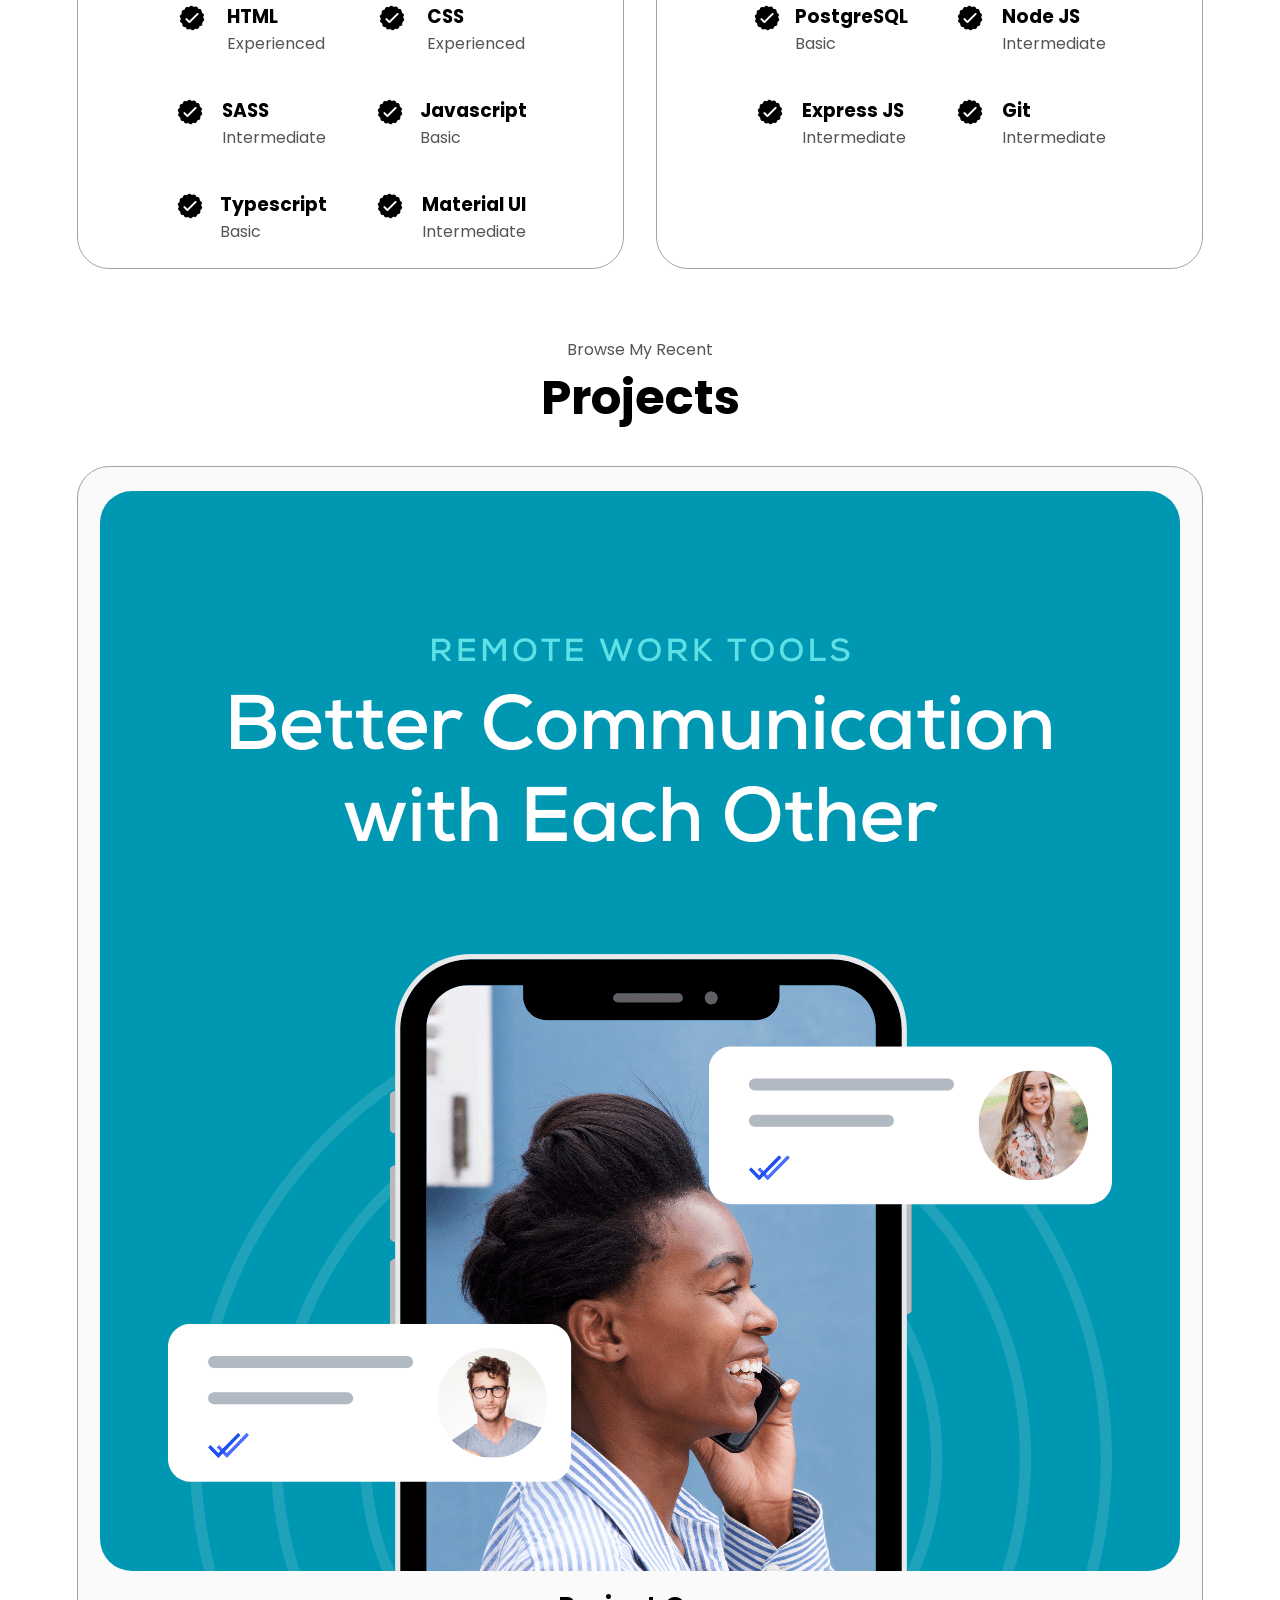
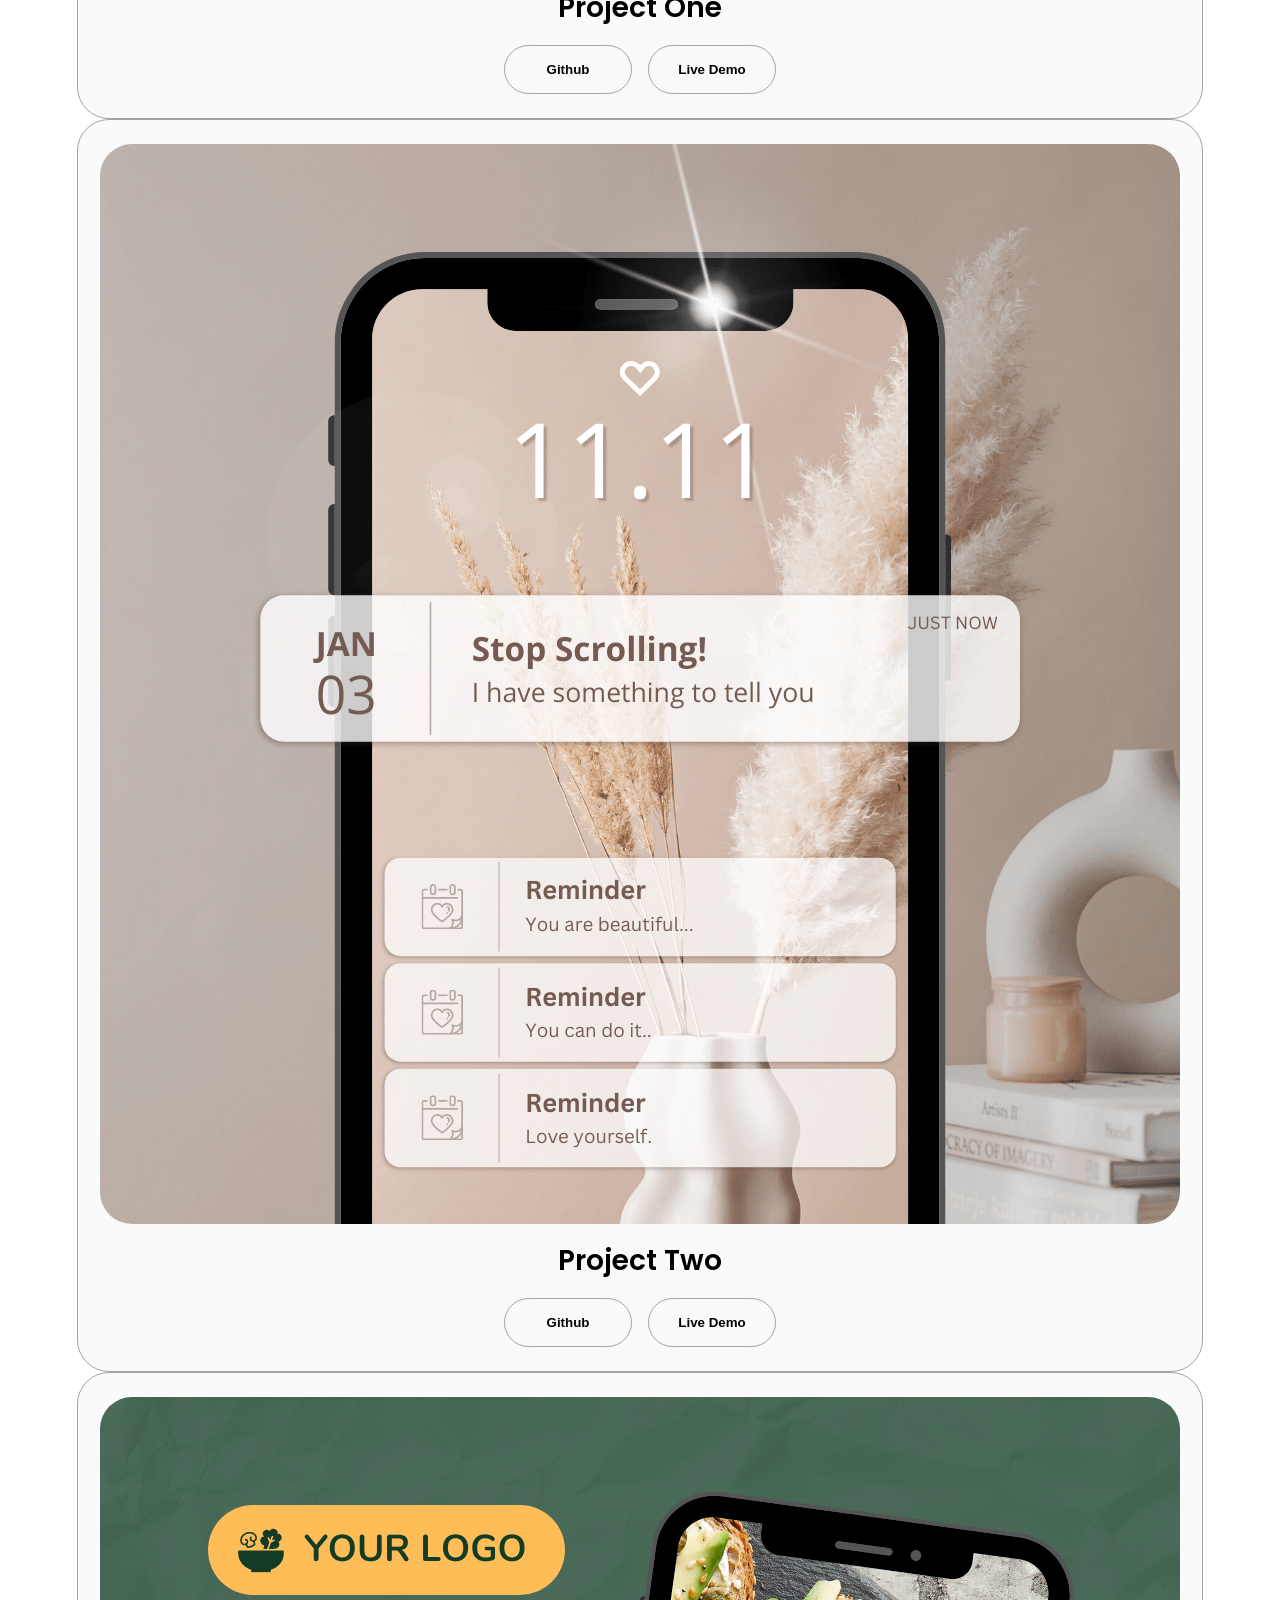
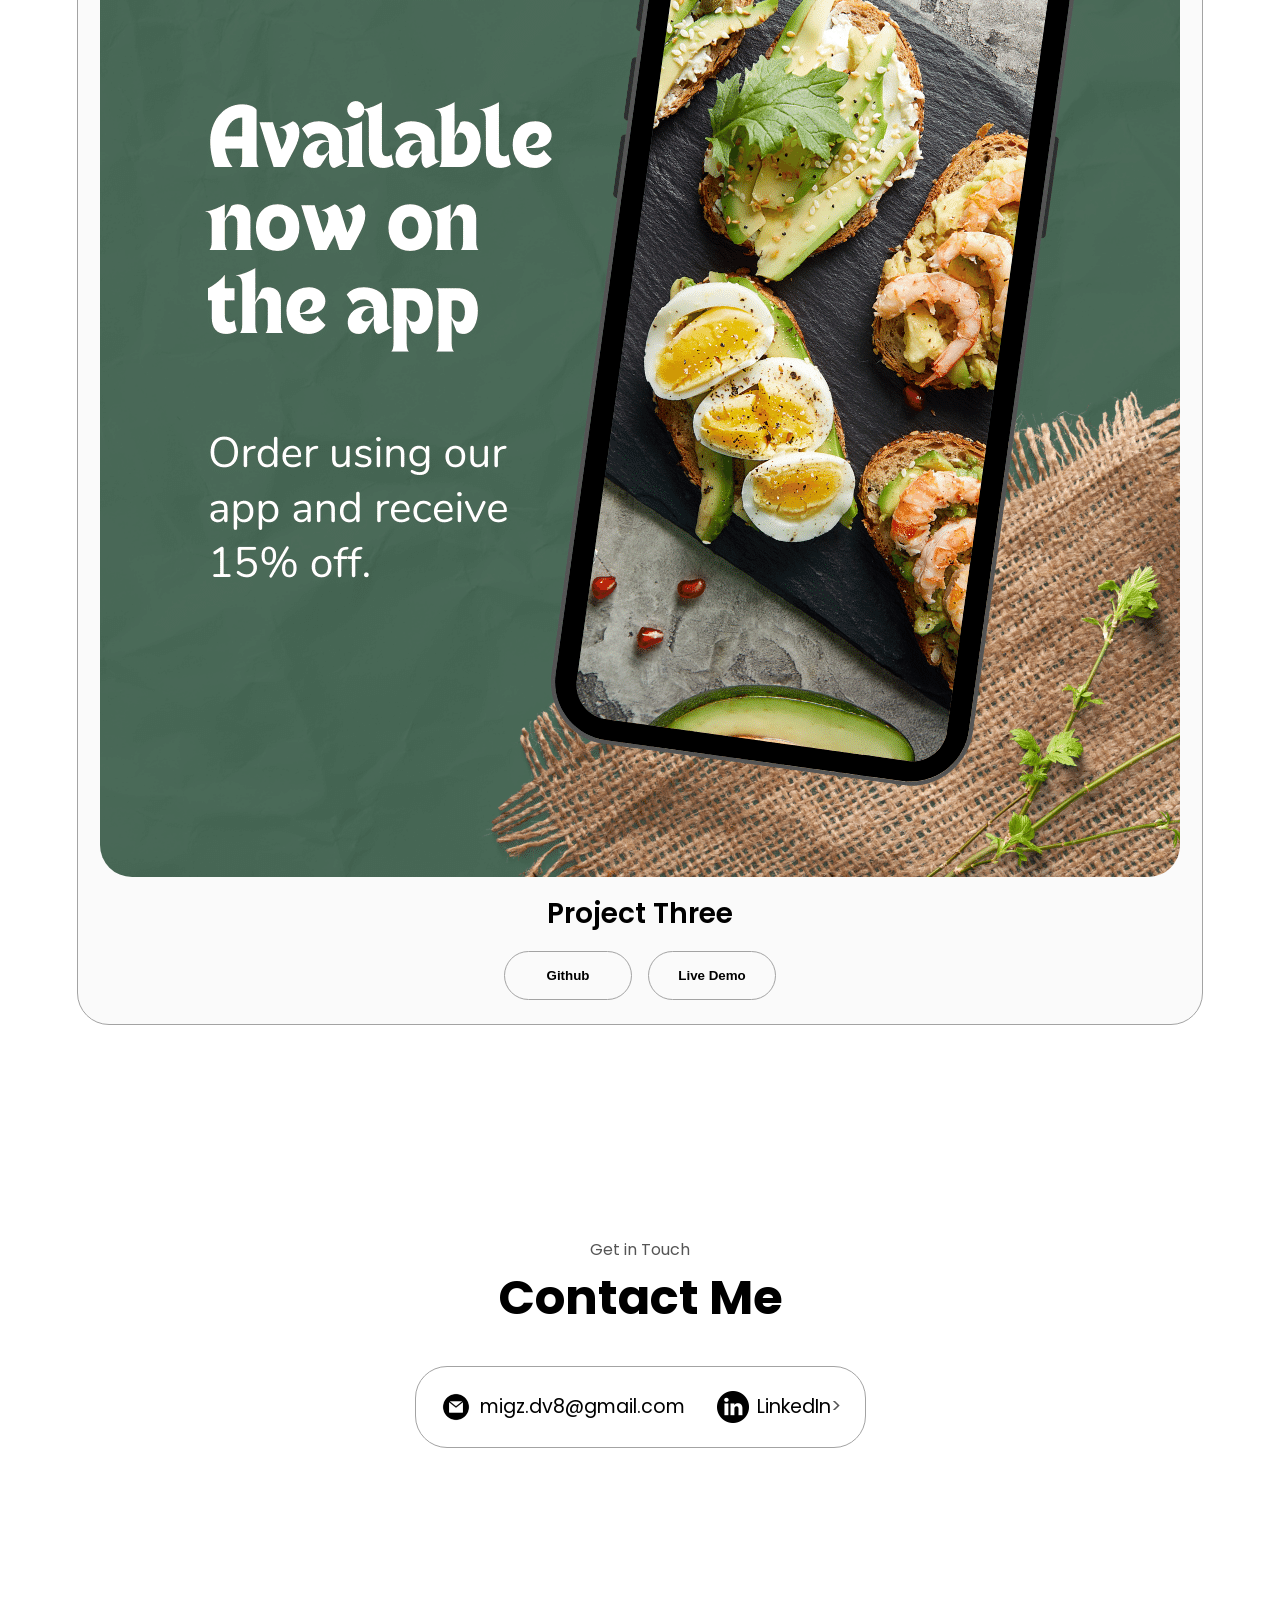
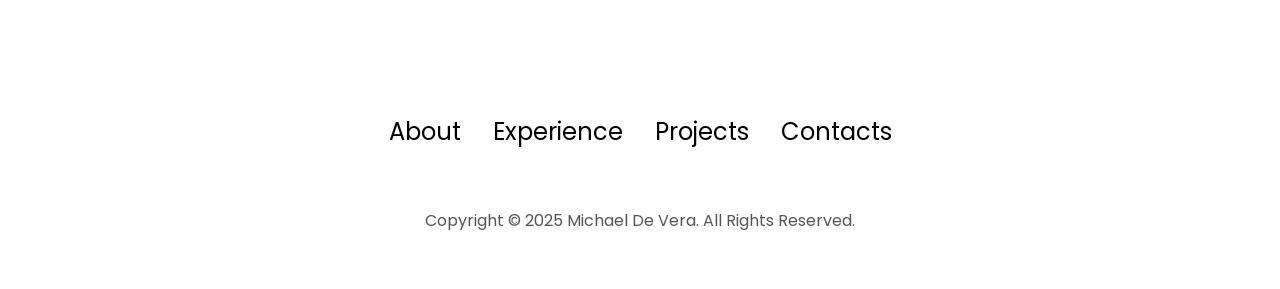
==== commit 0e252dfe: "index.html" ====
--- a/index.html
+++ b/index.html
@@ -20,18 +20,18 @@
       </div>
     </nav>
     <nav id="hamburger-nav">
-      <div class="Logo">Michael De Vera</div>
-      <div class="hamburger-menu">
-        <div class="hamburger-icon" onclick="toggleMenu()">
+      <div class = "logo">Michael De Vera</div>
+      <div class =" hamburger-menu">
+        <div class = "hamburger-icon" onclick="toggleMenu()">
           <span></span>
           <span></span>
           <span></span>
         </div>
         <div class= "menu-links">
-          <li><a href="#about" onclick= "toggleMenu()">About</a></li>
-          <li><a href="#experience" onclick= "toggleMenu()">Experience</a></li>
-          <li><a href="#projects" onclick= "toggleMenu()">Projects</a></li>
-          <li><a href="#contacts" onclick= "toggleMenu()">Contacts</a></li>
+          <li><a href="#about" onclick = "toggleMenu()">About</a></li>
+          <li><a href="#experience" onclick = "toggleMenu()">Experience</a></li>
+          <li><a href="#projects" onclick = "toggleMenu()">Projects</a></li>
+          <li><a href="#contacts" onclick = "toggleMenu()">Contacts</a></li>
         </div>
       </div>
     </nav>
@@ -391,6 +391,4 @@
       </footer>
     <script src="script.js"></script>
   </body>
-</html>
-  
-    +</html>
--- a/style.css
+++ b/style.css
@@ -1,6 +1,6 @@
 /* General Styles*/
 
-@import url("https://fonts.googleapis.com/css2?family=Poppins:wght@200;400;600&display=swap");
+@import url("https://fonts.googleapis.com/css2?family=Poppins:wght@300;400;600&display=swap");
 
 * {
   margin: 0;
@@ -49,6 +49,13 @@
   text-decoration: none;
   text-decoration-color: white;
 }
+
+
+
+
+
+
+
 
 .logo {
   font-size: 2rem;
@@ -444,4 +451,5 @@
 
 footer p {
   text-align: center;
-}+}
+
--- a/mediaqueries.css
+++ b/mediaqueries.css
@@ -1,10 +1,13 @@
-@media screen and (max-width: 600px) {
+@media screen and (max-width: 1200px) {
   #desktop-nav {
     display: none;
   }
+
   #hamburger-nav {
     display: flex;
   }
+}
+
   #experience,
   .experience-details-container {
     margin-top: 2rem;
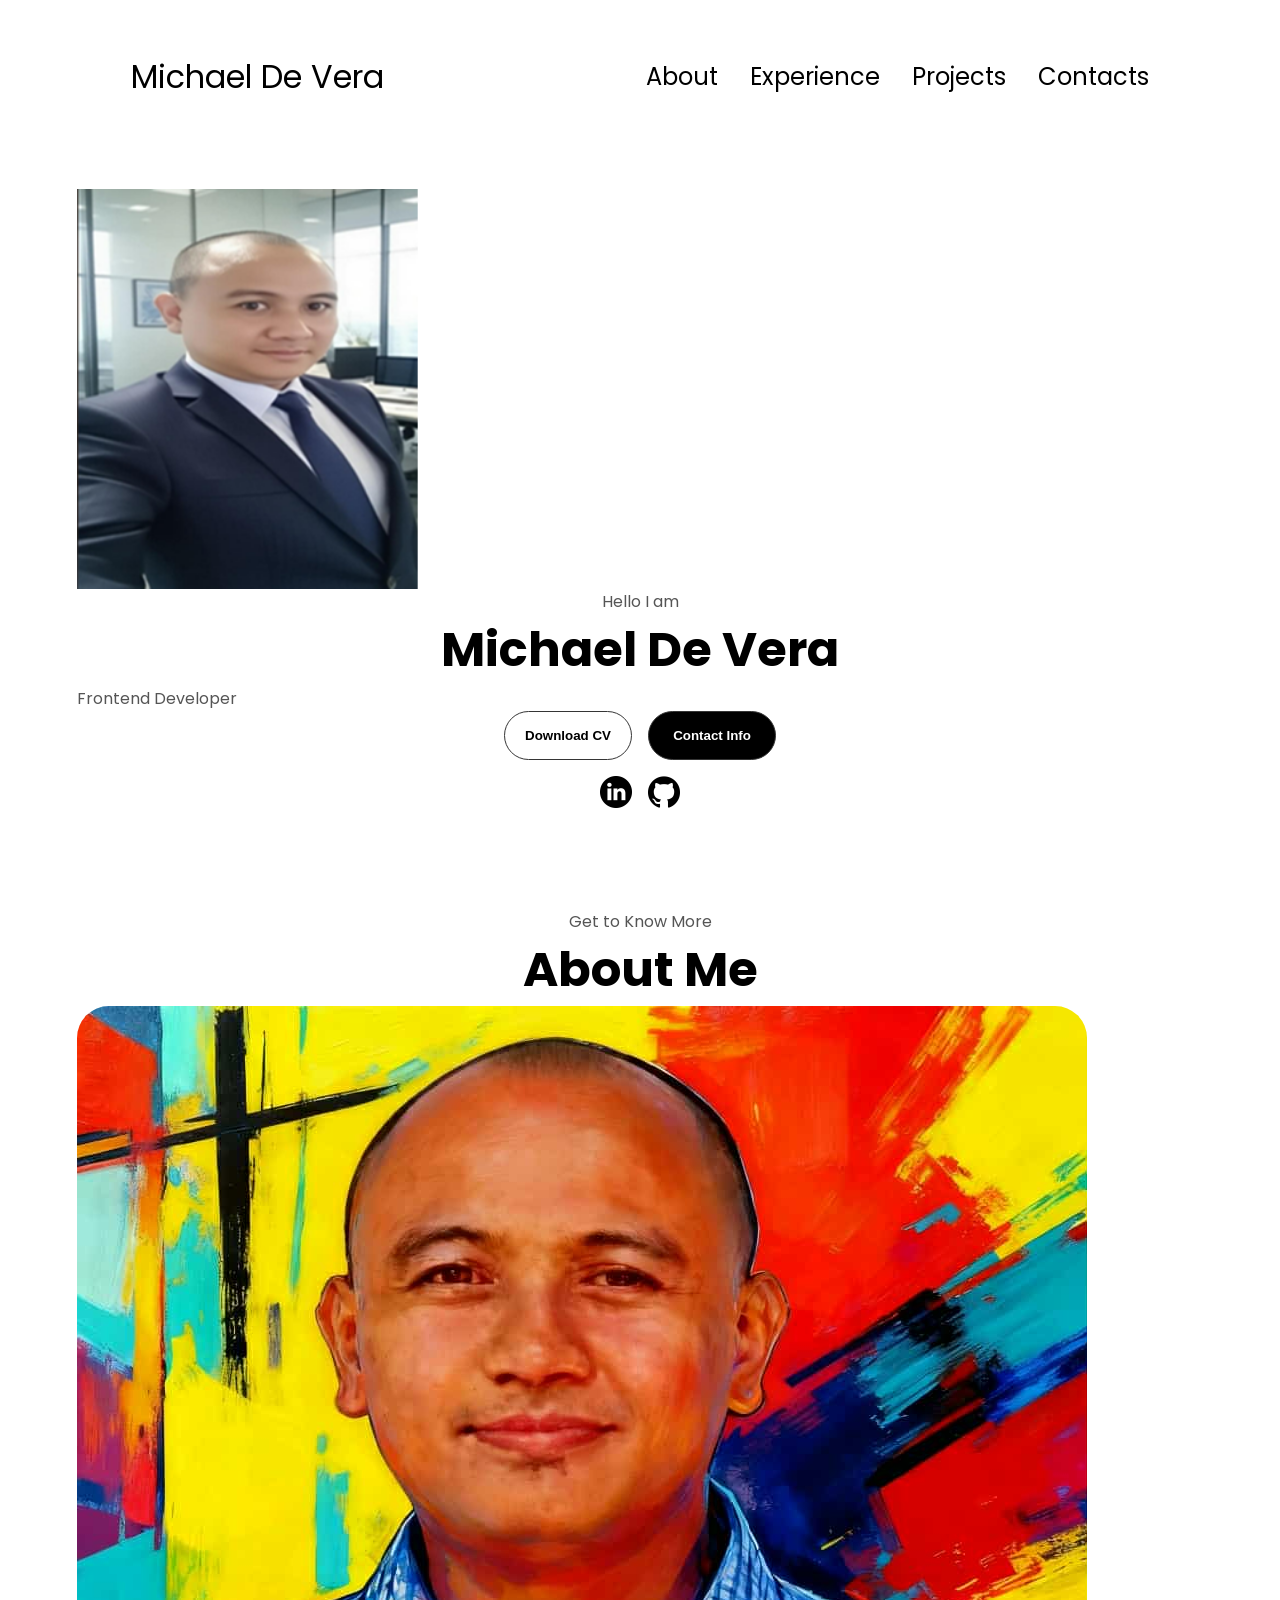
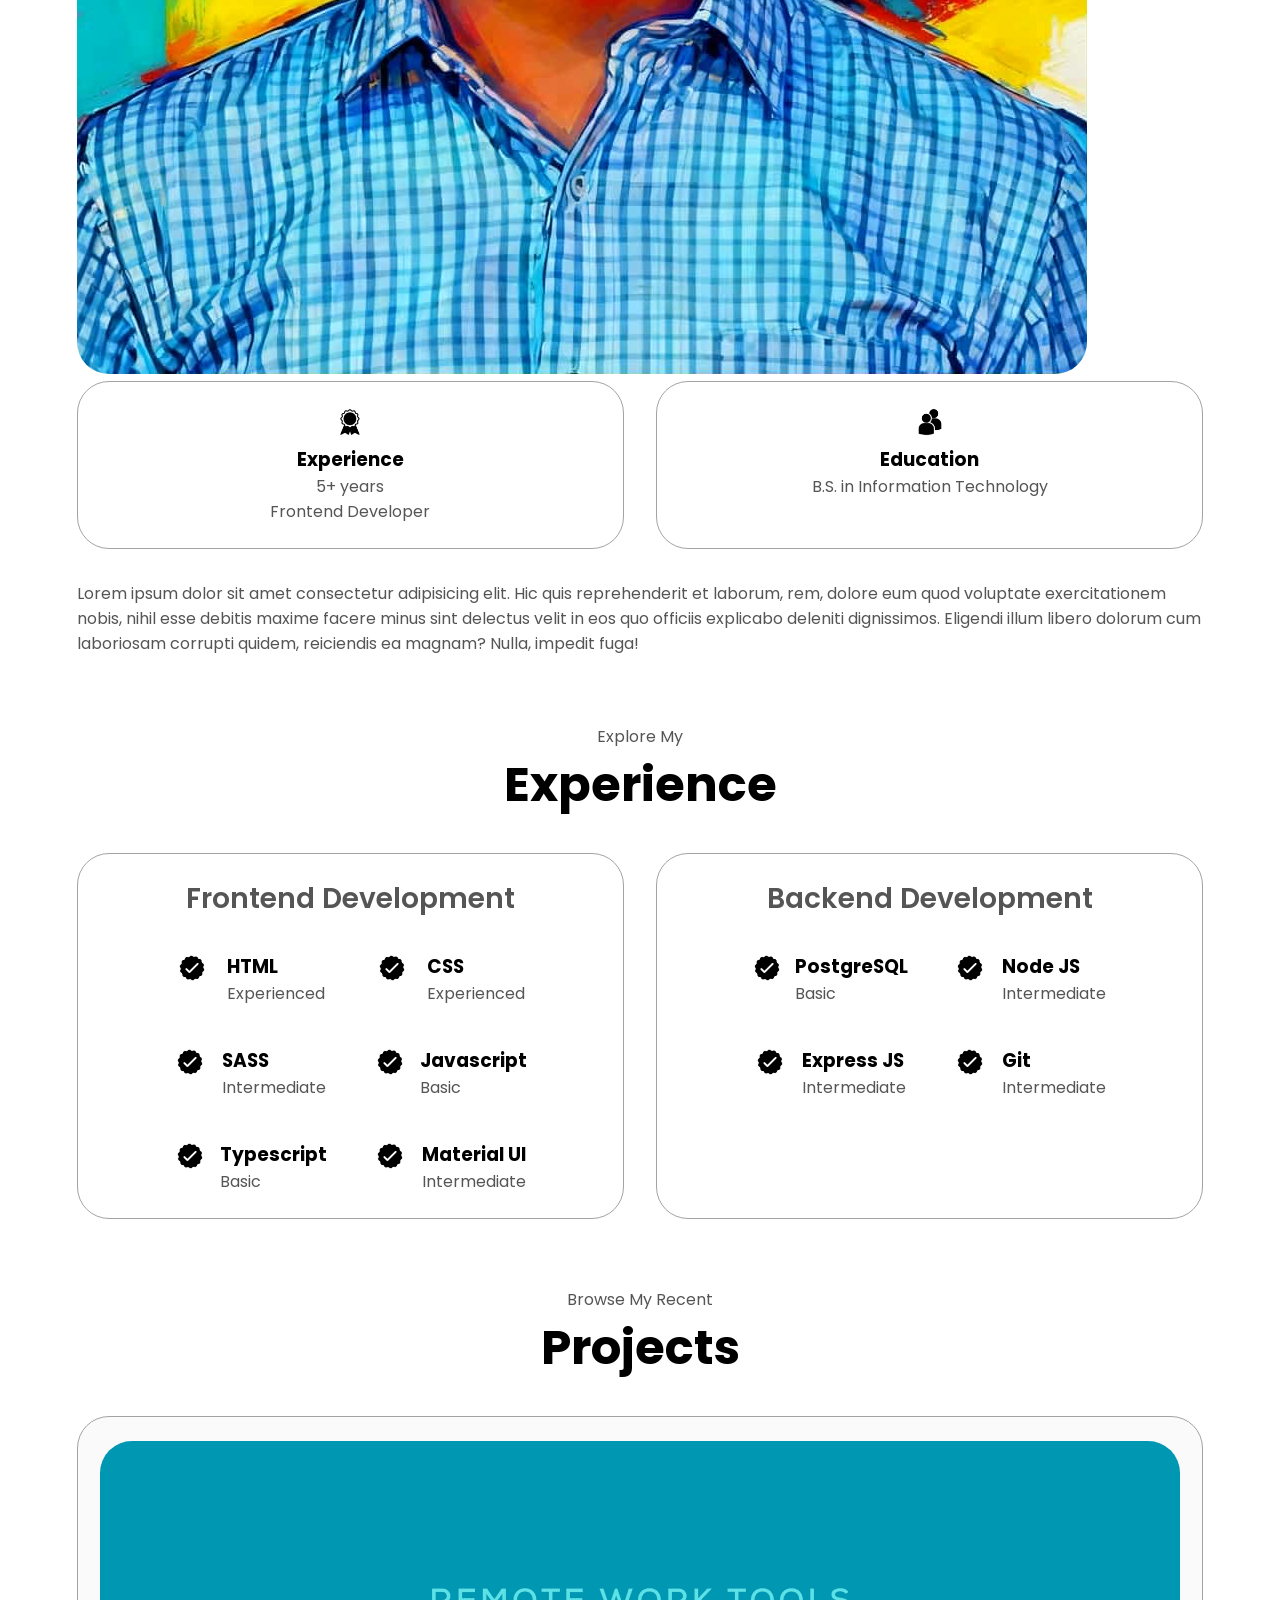
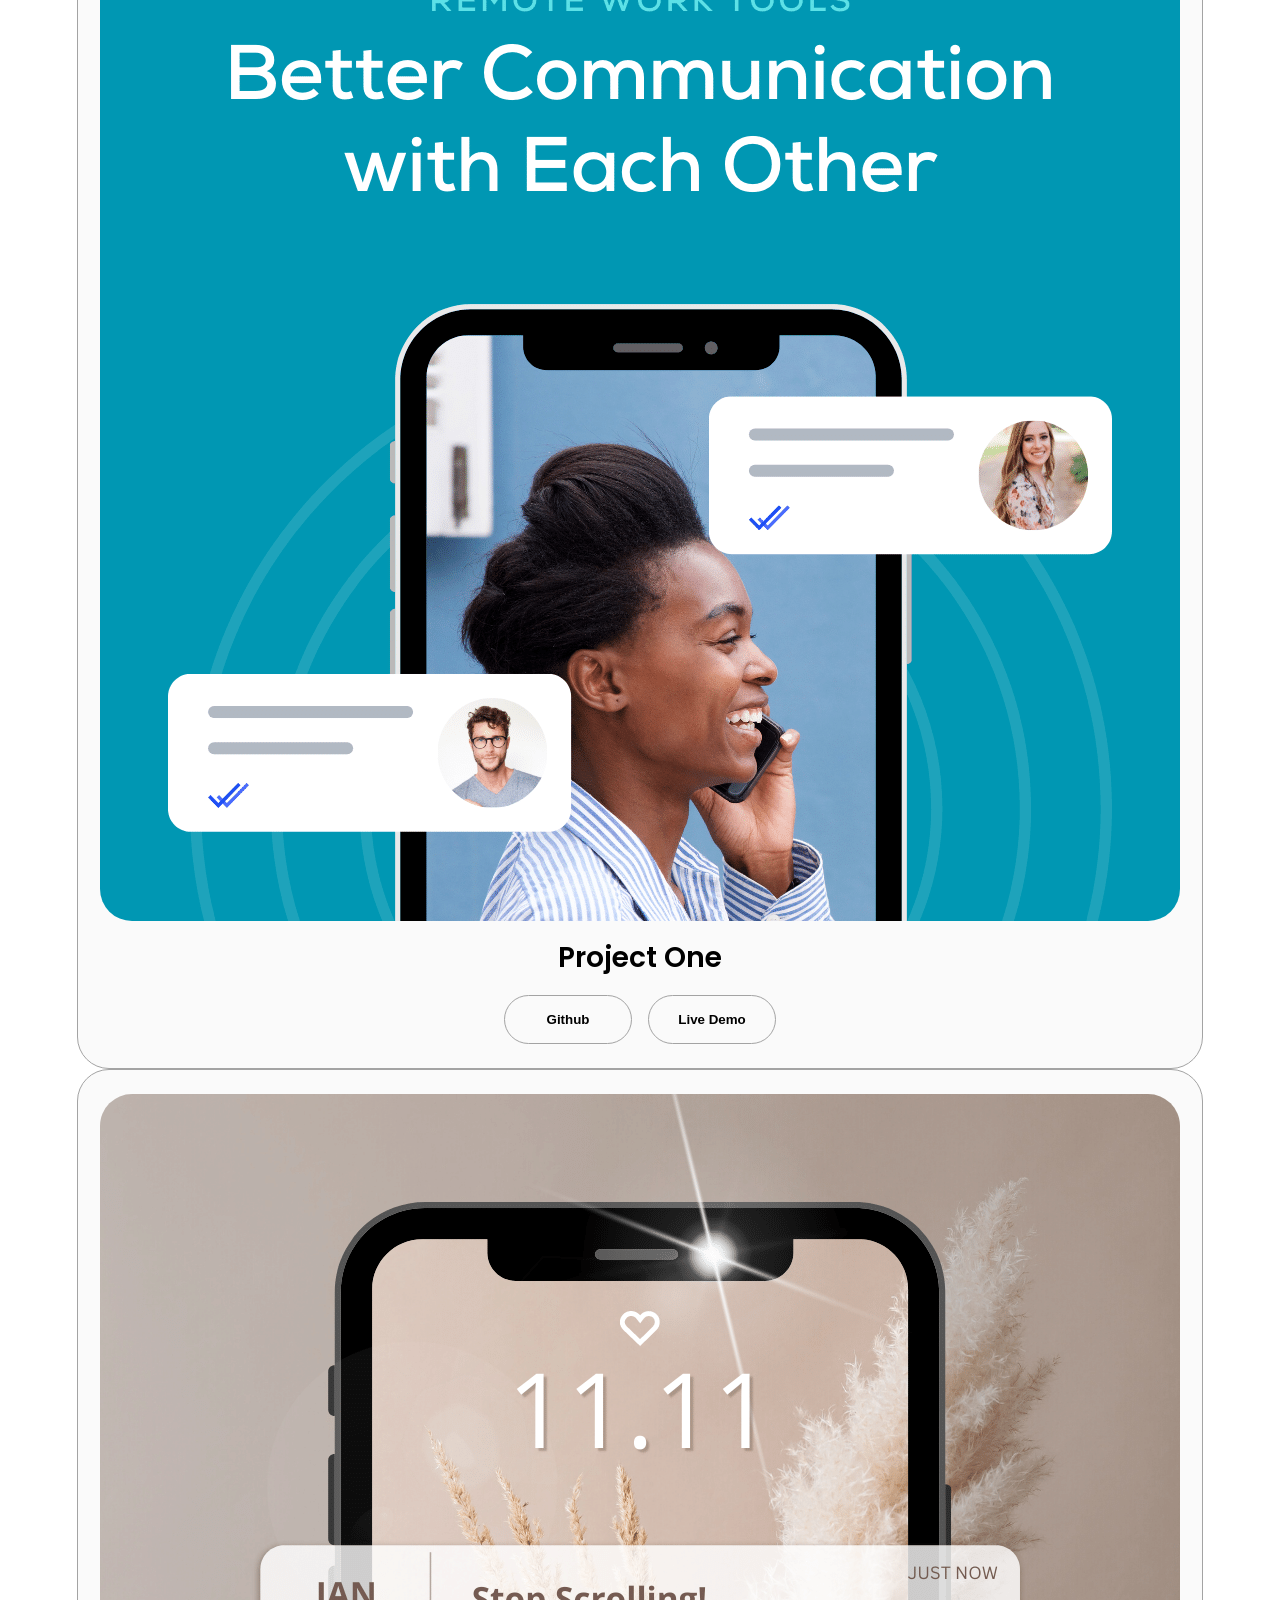
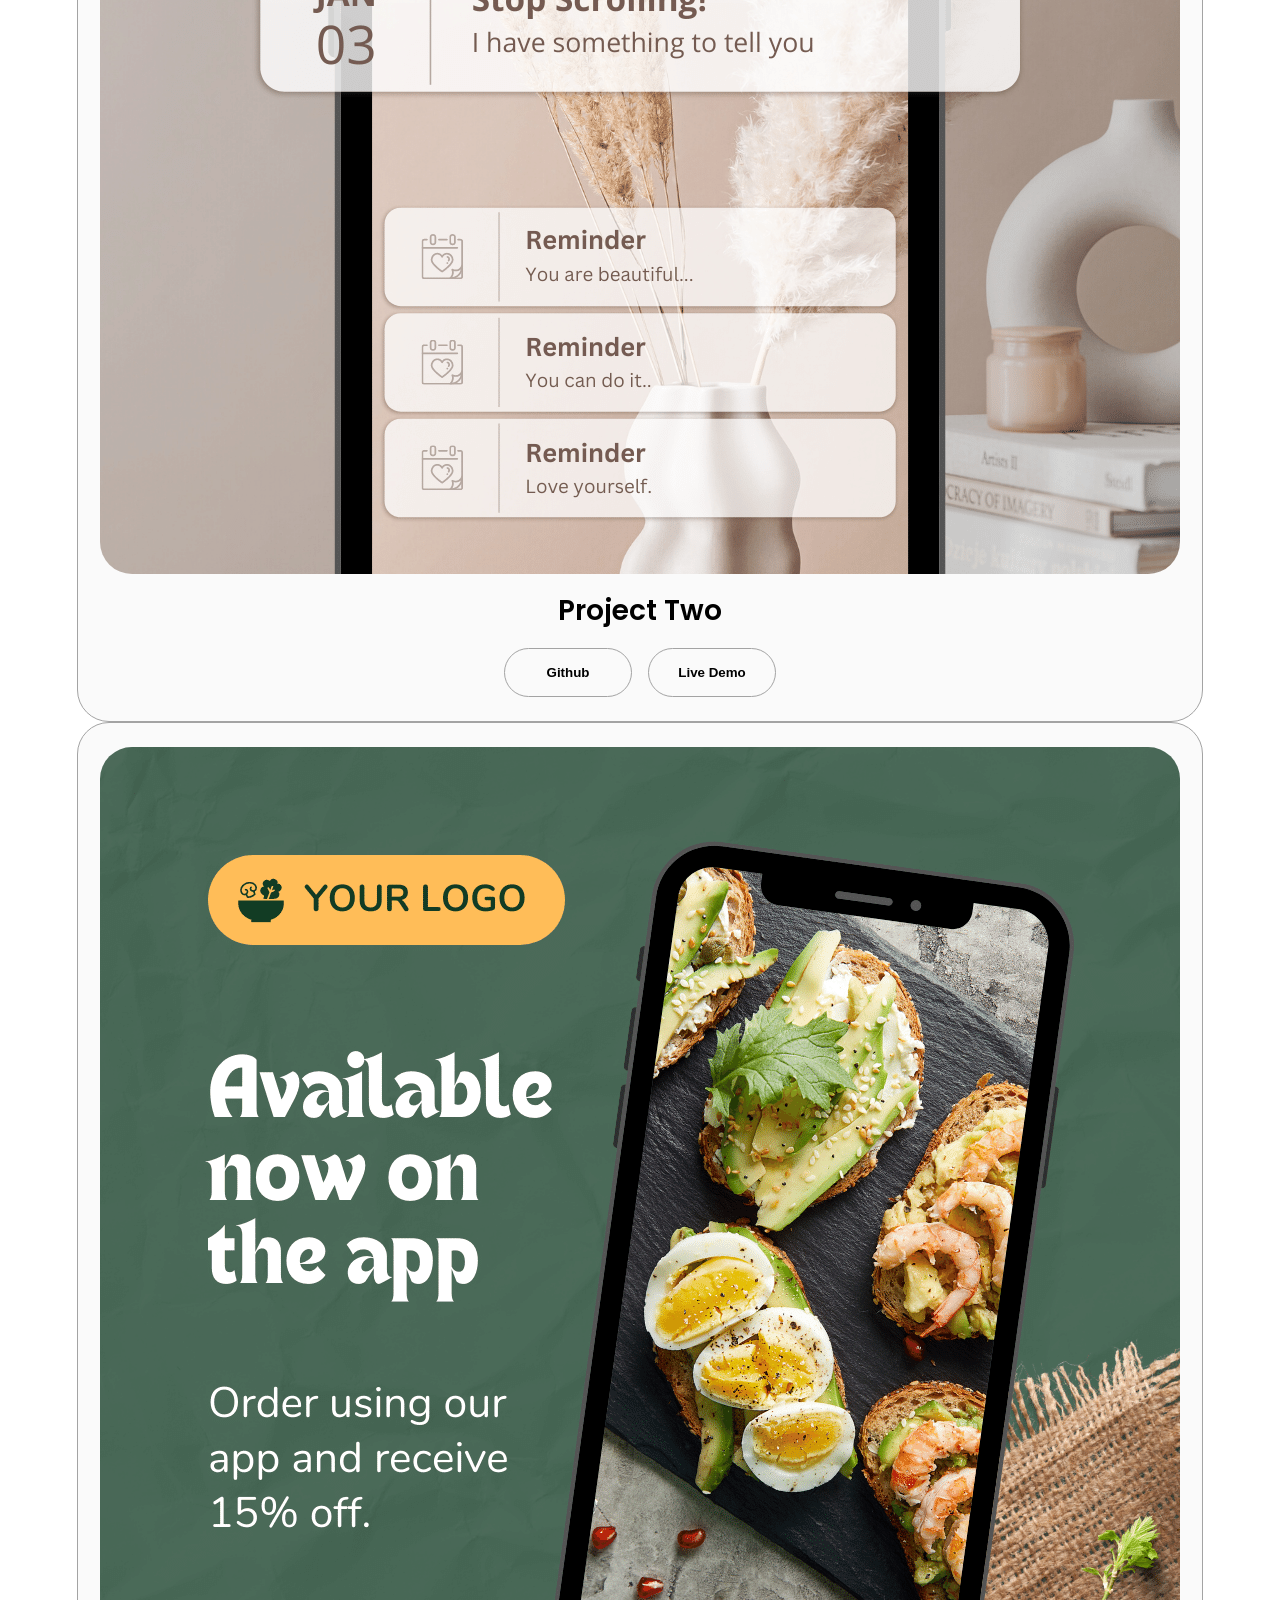
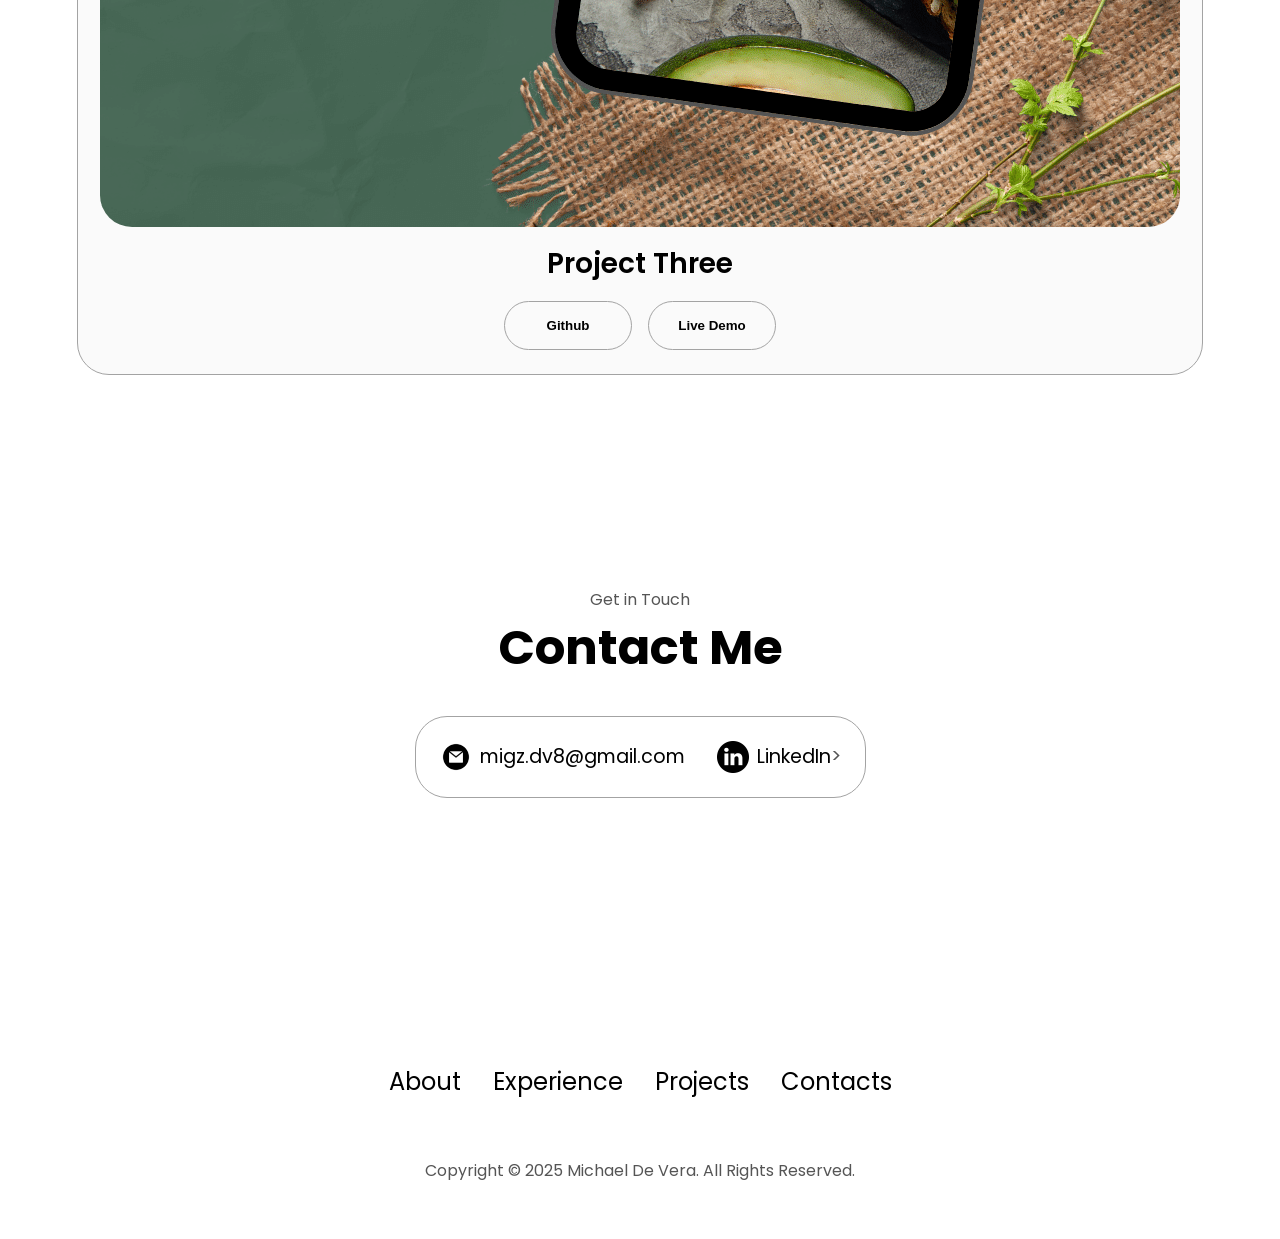
==== commit cc715d1b: "update style.css" ====
--- a/index.html
+++ b/index.html
@@ -2,16 +2,16 @@
 <html lang="en">
   <head>
     <meta charset="UTF-8" />
-    <meta name="viewport" content="width=device-width, initial-scale=1.0" />
+    <meta name="viewport" content="width=device-width, initial-scale=1.0">
     <title>My Portfolio</title>
-    <link rel="stylesheet" href="style.css" />
-    <link rel="stylesheet" href="mediaqueries.css" />
+    <link rel = "stylesheet" href="style.css">
+    <link rel = "stylesheet" href="mediaqueries.css">
   </head>
   <body>
-    <nav id="desktop-nav">
-      <div class="Logo">Michael De Vera</div>
+    <nav id = "desktop-nav">
+      <div class = "logo">Michael De Vera</div>
       <div>
-        <ul class="nav-links">
+        <ul class= "nav-links">
           <li><a href="#about">About</a></li>
           <li><a href="#experience">Experience</a></li>
           <li><a href="#projects">Projects</a></li>
@@ -19,10 +19,10 @@
         </ul>
       </div>
     </nav>
-    <nav id="hamburger-nav">
+    <nav id ="hamburger-nav">
       <div class = "logo">Michael De Vera</div>
-      <div class =" hamburger-menu">
-        <div class = "hamburger-icon" onclick="toggleMenu()">
+      <div class = "hamburger-menu">
+        <div class = "hamburger-icon" onclick = "toggleMenu()">
           <span></span>
           <span></span>
           <span></span>
@@ -37,23 +37,23 @@
     </nav>
     <section id= "profile">
       <div class= "section__pic-container">
-        <img src= "./assets/profile-pic-1.png" alt= "Profile Picture" />
+        <img src= "./assets/profile-pic-1.png" alt= "Cloud Strife Profile Picture">
         </div>
         <div class = "section_text">
-          <p class= "section__text__p1">Hello I am</p>
-          <h1 class= "title">Michael De Vera</h1>
-          <p class= "section__text__p2">Frontend Developer</p>
-          <div class= "btn-container">
-            <button class= "btn btn-color-2"
+          <p class = "section__text__p1">Hello I am</p>
+          <h1 class = "title">Michael De Vera</h1>
+          <p class= ""section__text__p2>Frontend Developer</p>
+          <div class = "btn-container">
+            <button class = "btn btn-color-2"
             onclick= "window.open('./assets/cv_mike_01.pdf')"> Download CV</button>
             <button class ="btn btn-color-1"
             onclick="location.href='./contact'">Contact Info</button>
         </div>
         <div id = "socials-container">
-          <img src = "assets/linkedin.png" alt = "My LinkedIn Profile"
+          <img src = "./assets/linkedin.png" alt = "My LinkedIn Profile"
           class = "icon" onclick = "location.href='https://linkedin.com'" />
-          <img src = "assets/github.png" alt = "My Github Profile"
-            class = "icon" onclick = "location.href='https://github.com/mischmi2023'" />
+          <img src = "./assets/github.png" alt = "My Github Profile"
+            class = "icon" onclick = "location.href='https://github.com'" />
         </div>
       </div>
     </section>
@@ -79,7 +79,7 @@
       <div class="section-container">
         <div class="section__pic_container">
           <img
-            src="./assets/about-pic.png"
+            src="./assets/about-pic.jpg"
             alt="Profile Picture"
             class="about-pic"
           />
--- a/style.css
+++ b/style.css
@@ -230,7 +230,7 @@
 
 .btn-color-1,
 .btn-color-2 {
-  border: rgb(53, 53, 53) 0.1rem solid;
+  border: rgb(53,53,53) 0.1rem solid;
 }
 
 .btn-color-1:hover,
@@ -240,12 +240,12 @@
 
 .btn-color-1,
 .btn-color-2:hover {
-  background: rgb(0, 0, 0);
+  background: rgb(0,0,0);
   color: white;
 }
 
 .btn-color-1:hover {
-  background: rgb(0, 0, 0);
+  background: rgb(0,0,0);
 }
 
 .btn-color-2 {
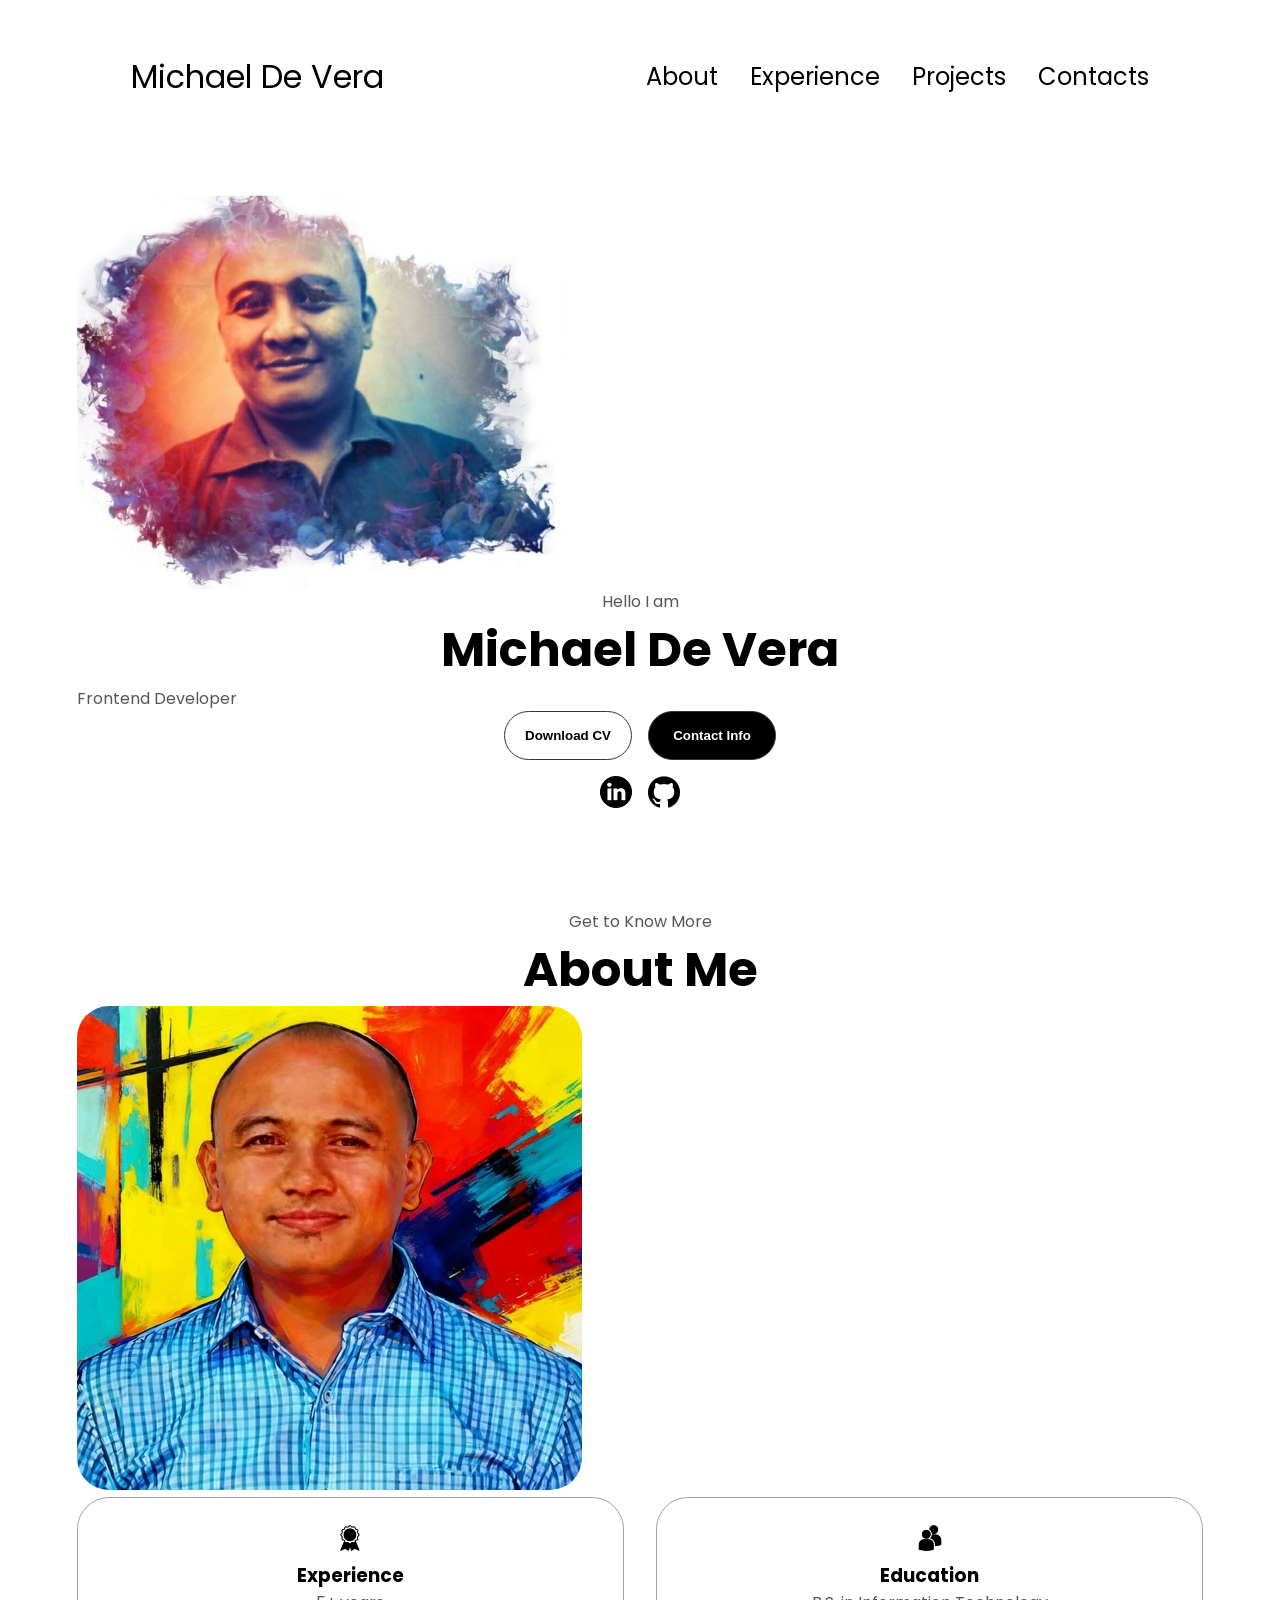
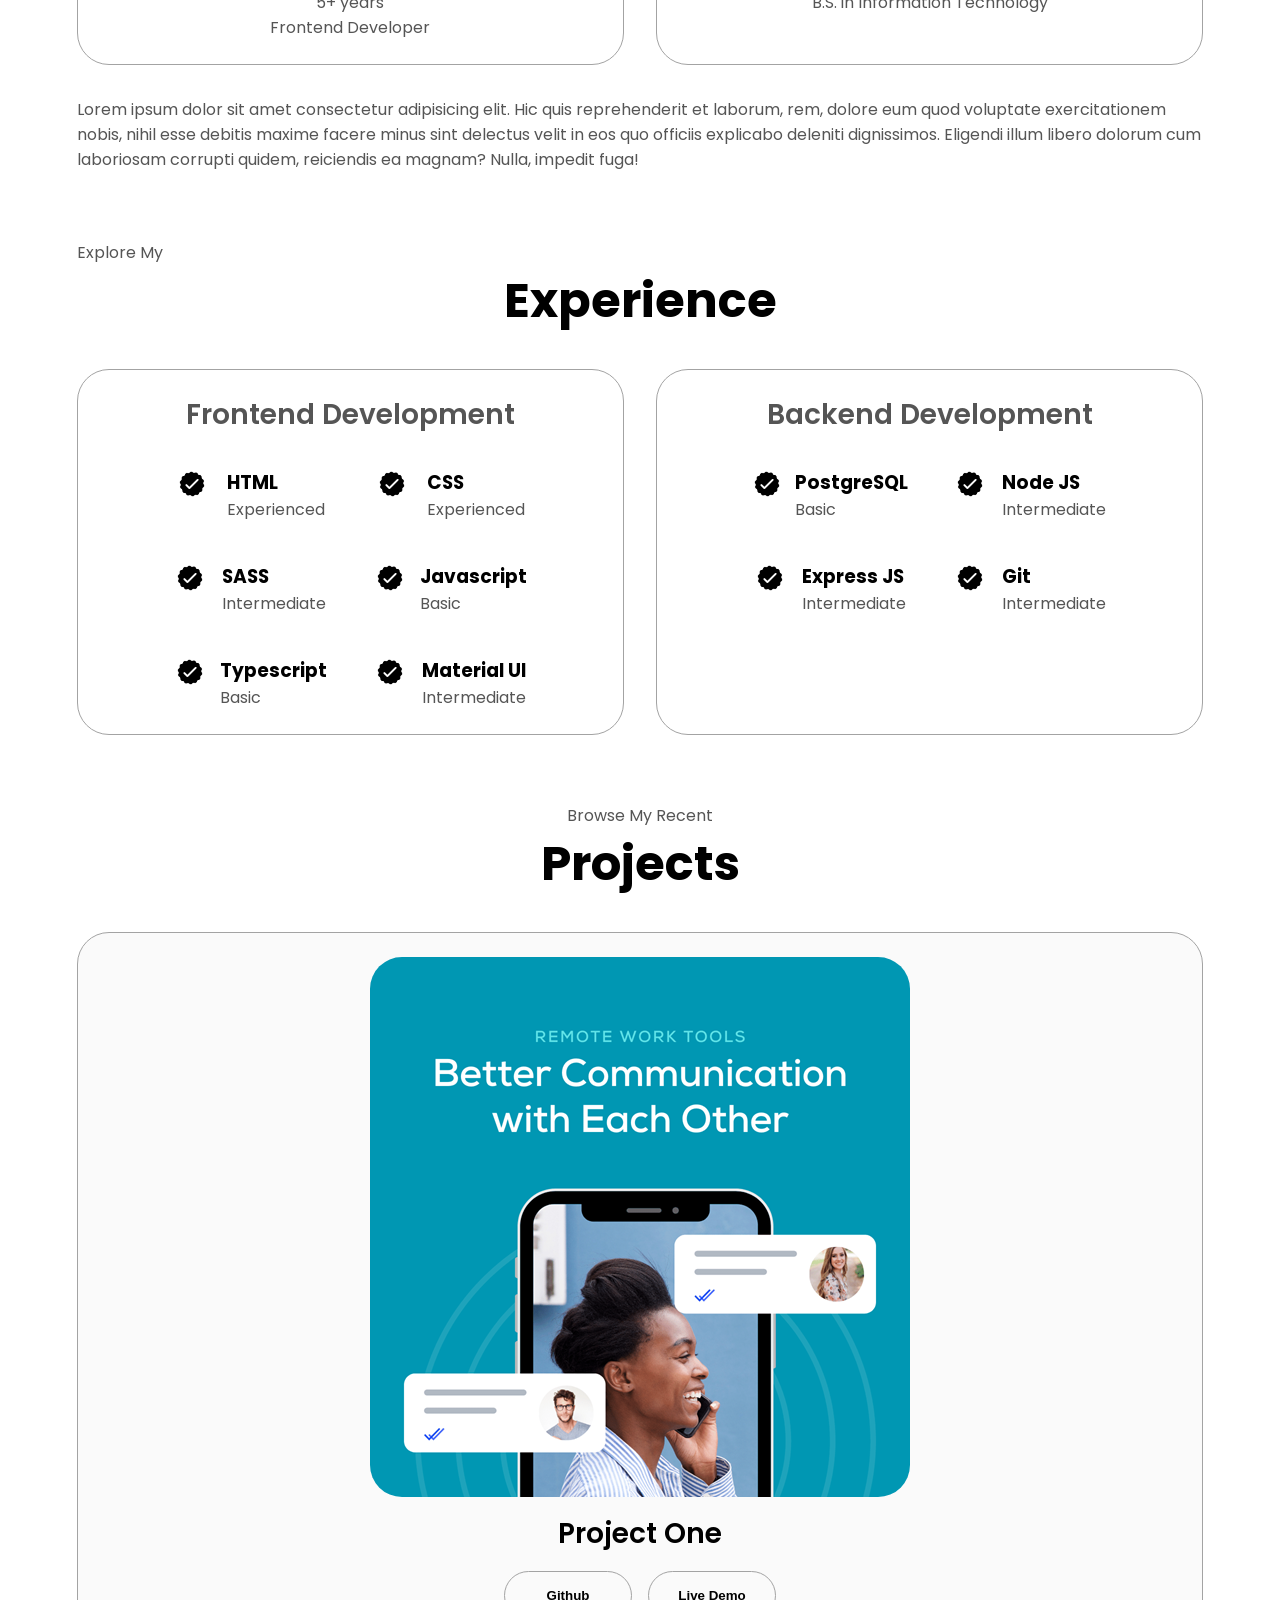
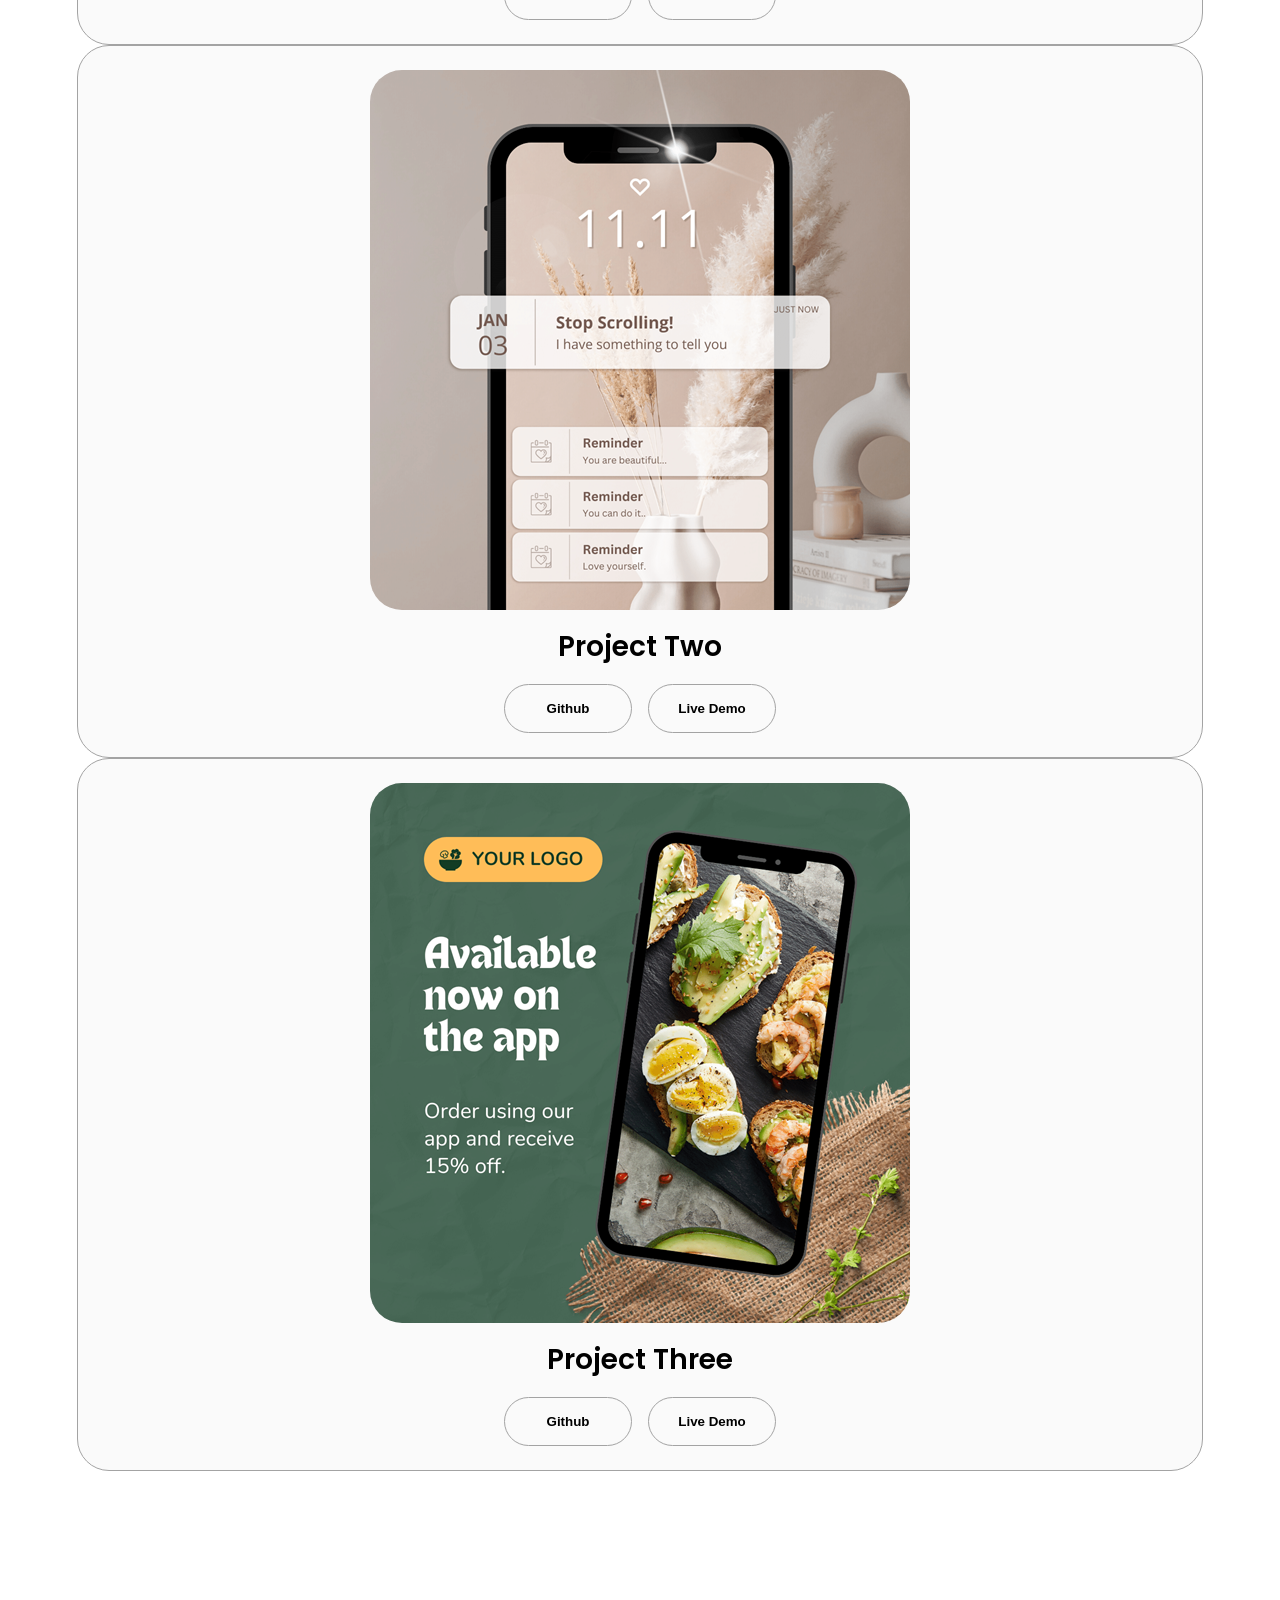
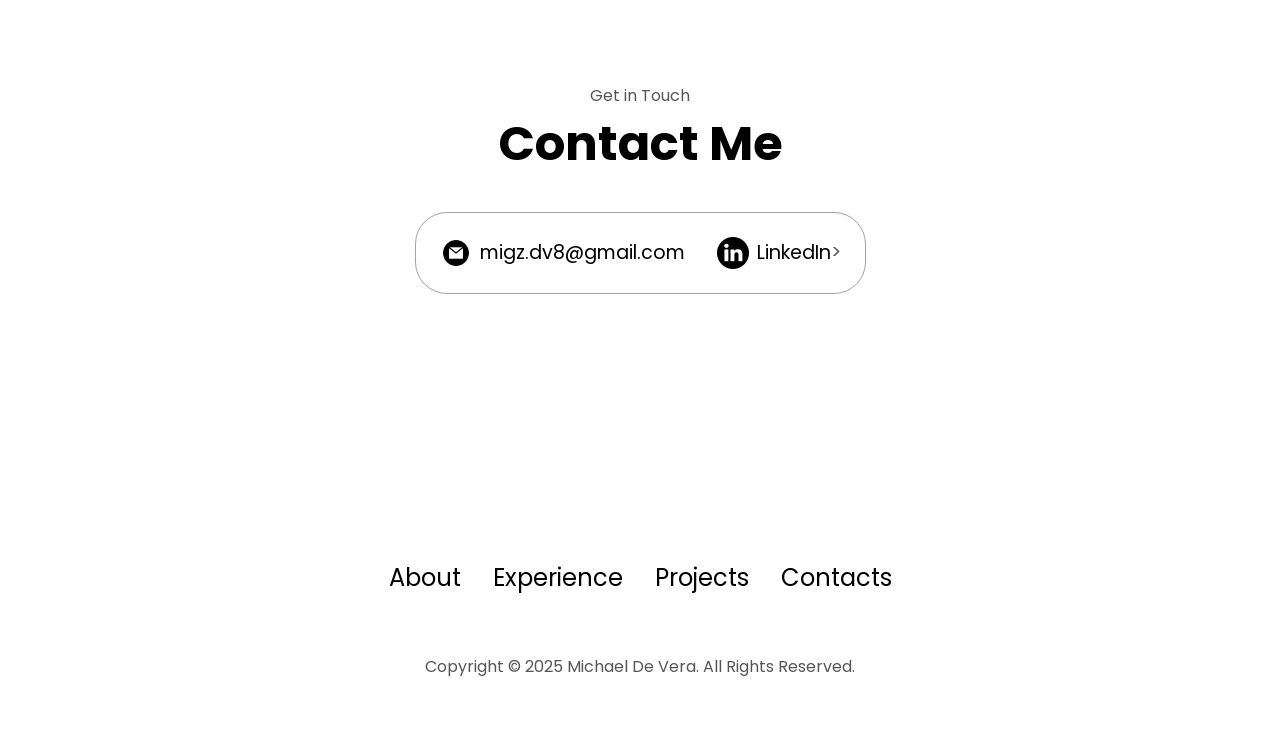
==== commit 1a4ca03f: "update index.html" ====
--- a/index.html
+++ b/index.html
@@ -37,7 +37,7 @@
     </nav>
     <section id= "profile">
       <div class= "section__pic-container">
-        <img src= "./assets/profile-pic-1.png" alt= "Cloud Strife Profile Picture">
+        <img src= "./assets/profile-pic-1.jpg" alt= "Cloud Strife Profile Picture">
         </div>
         <div class = "section_text">
           <p class = "section__text__p1">Hello I am</p>
--- a/style.css
+++ b/style.css
@@ -316,7 +316,6 @@
 /* Experience Section */
 
 #experience {
-  text-align: center;
   position: relative;
 }
 
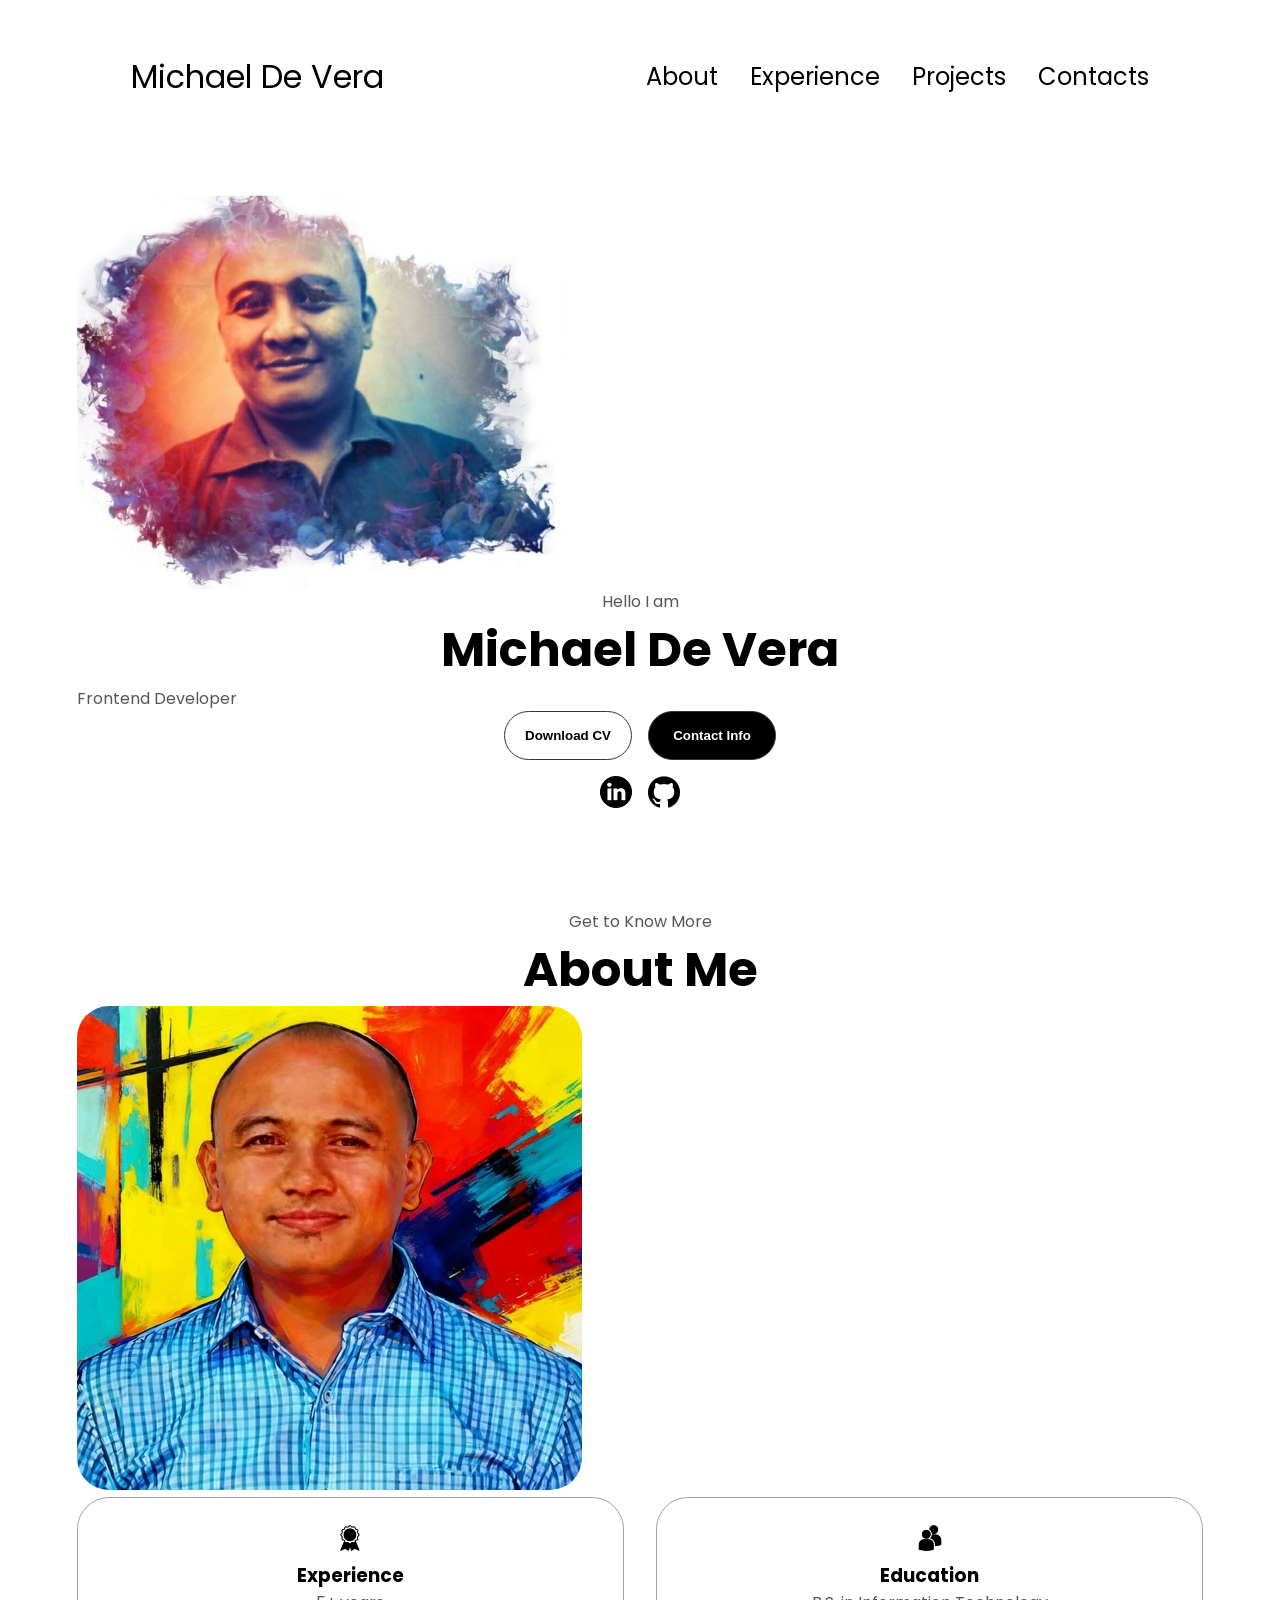
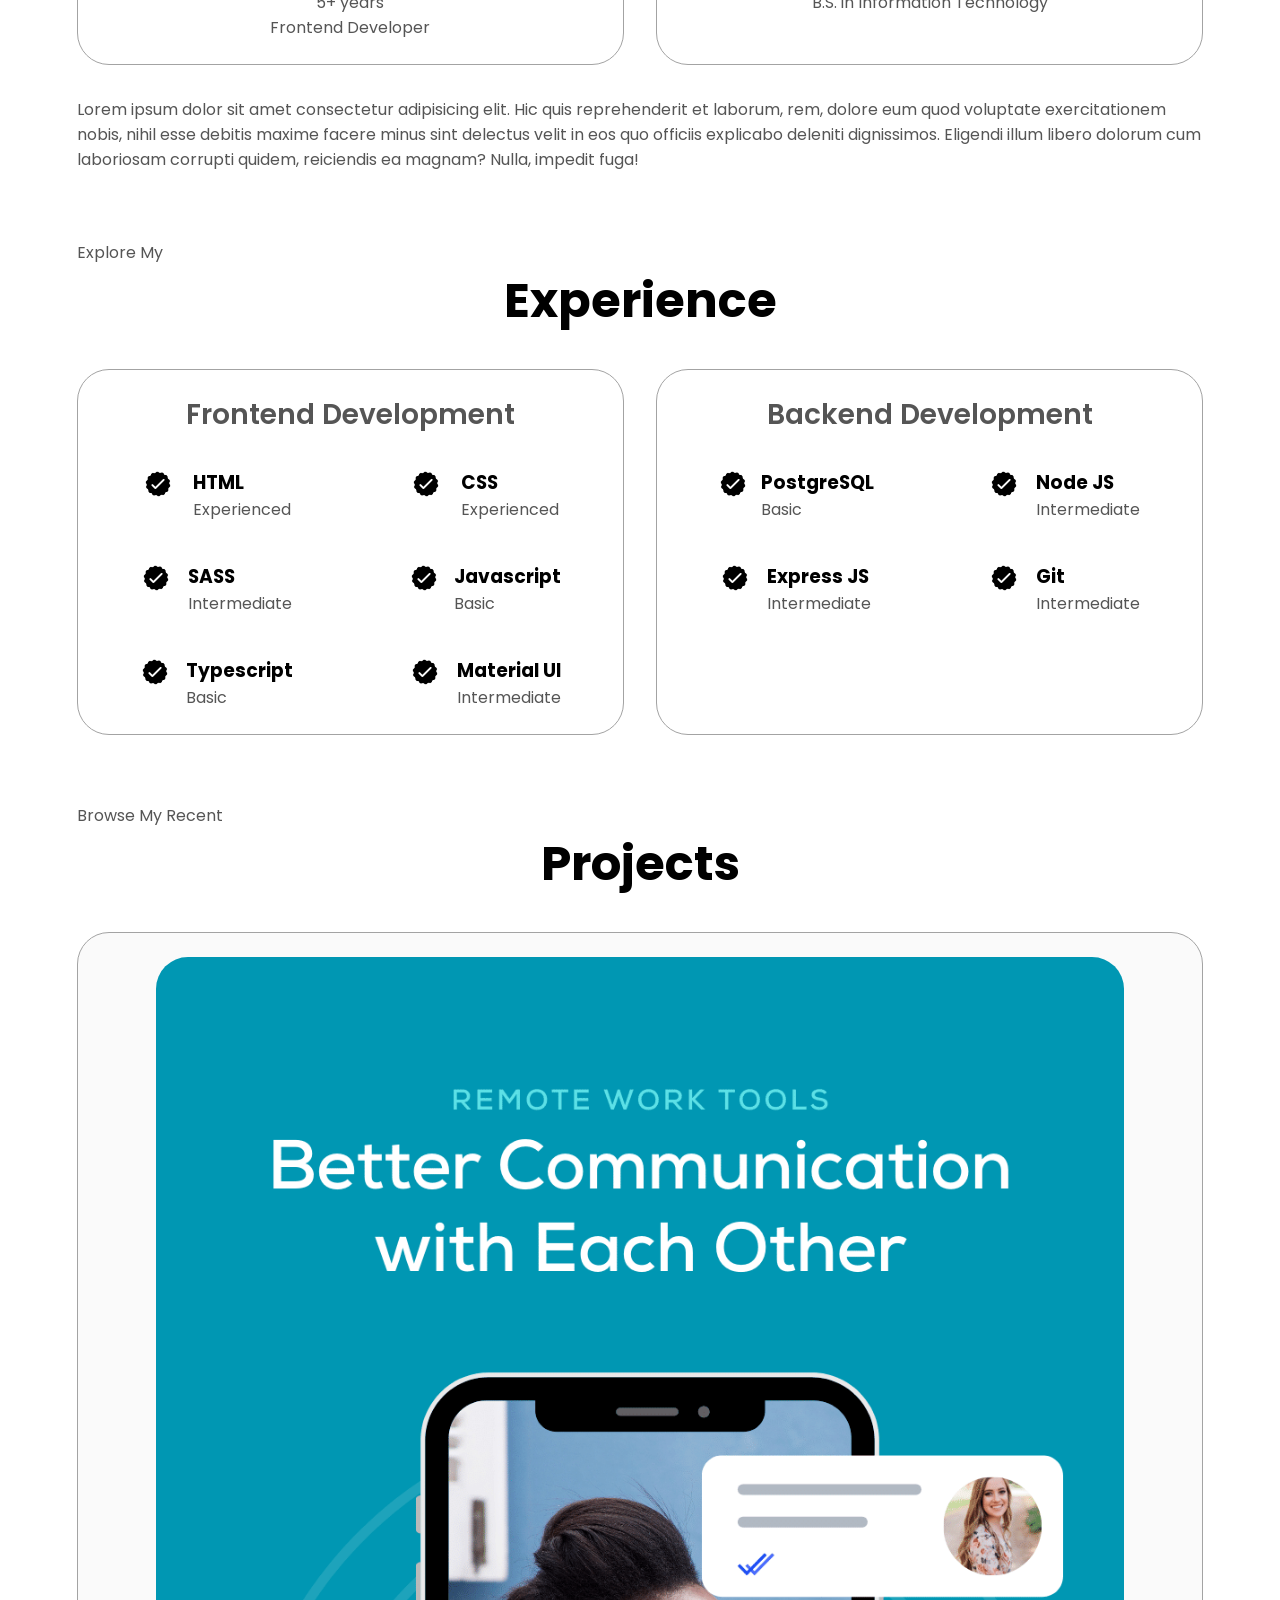
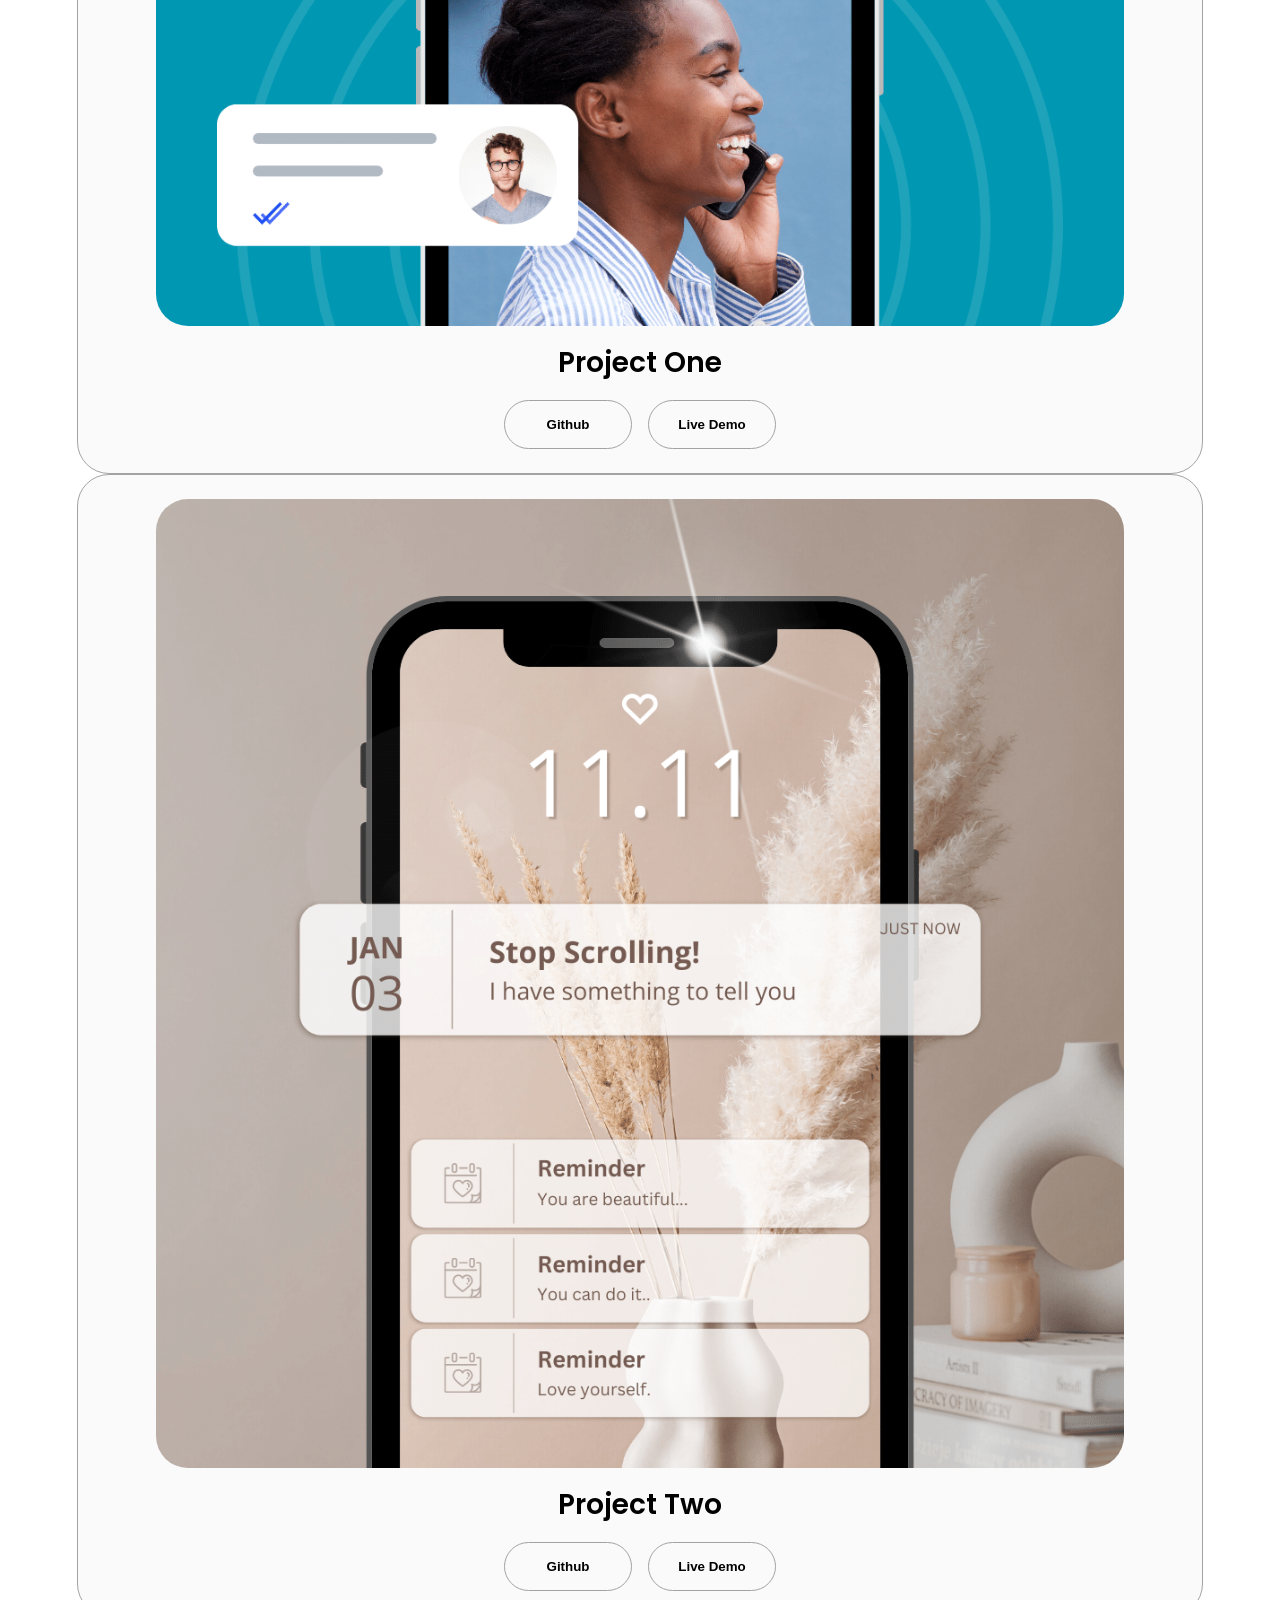
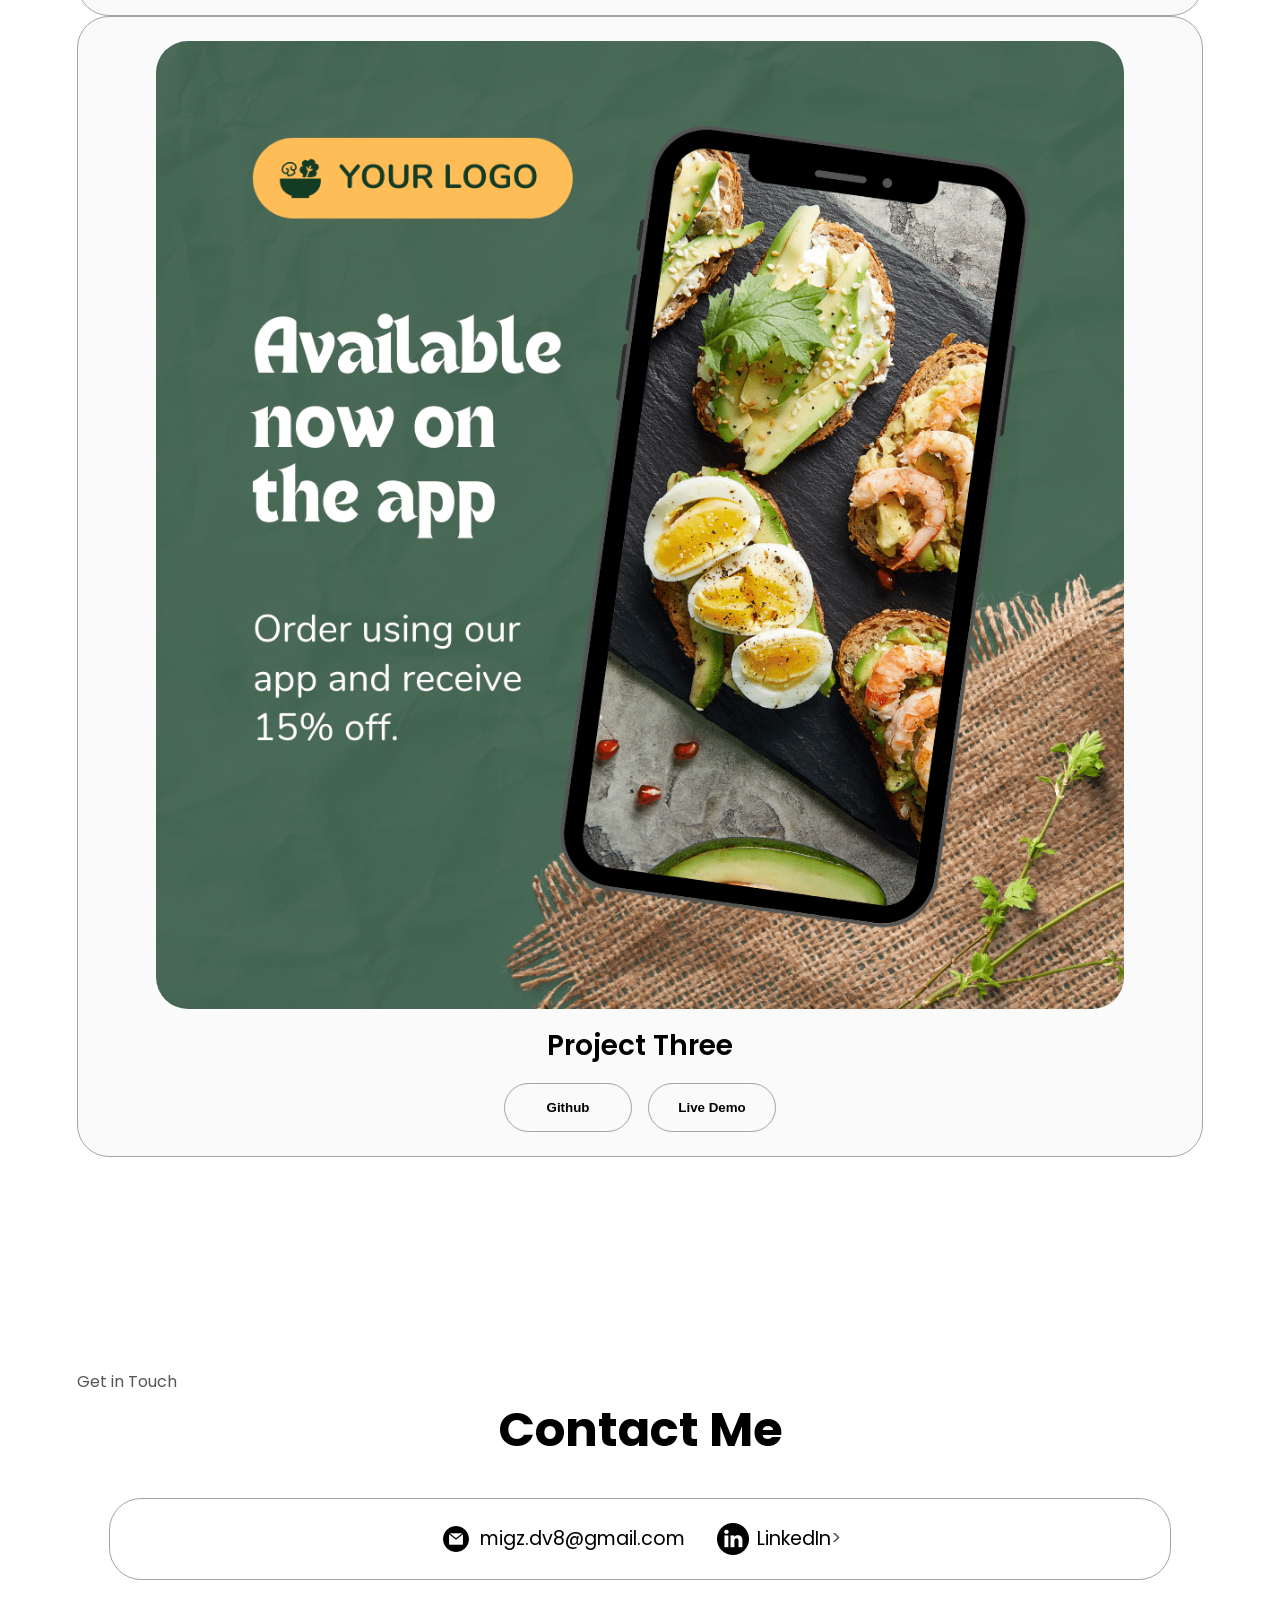
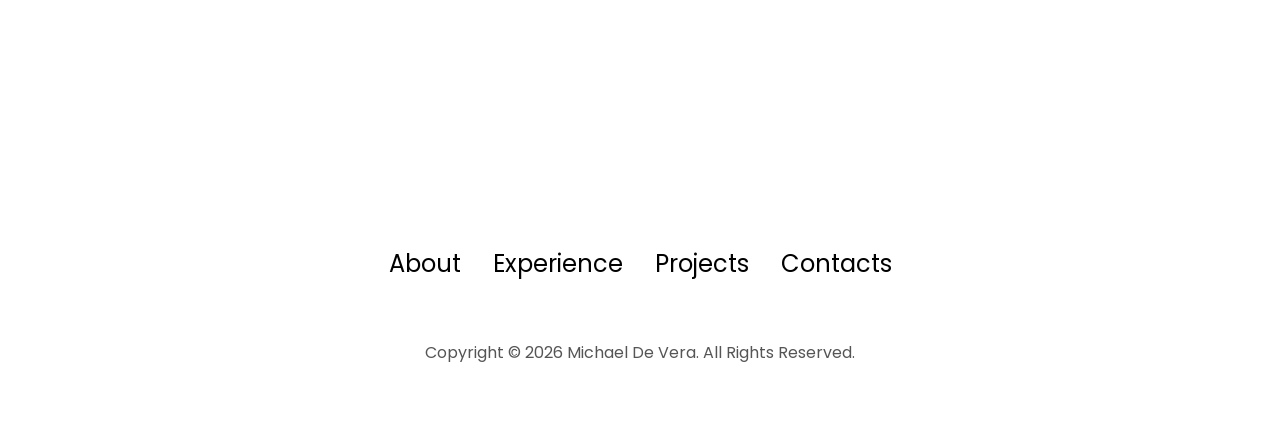
==== commit 2759a74d: "update index.html" ====
--- a/index.html
+++ b/index.html
@@ -264,7 +264,6 @@
             <section id="projects">
               <p class="section_text_p1">Browse My Recent</p>
               <h1 class="title">Projects</h1>
-
               <div class="experience-details-container">
 
                 <!-- Project One -->
@@ -387,7 +386,7 @@
           </ul>
         </div>
       </nav>
-      <p>Copyright &#169; 2025 Michael De Vera. All Rights Reserved.</p>
+      <p>Copyright &#169; 2026 Michael De Vera. All Rights Reserved.</p>
       </footer>
     <script src="script.js"></script>
   </body>
--- a/style.css
+++ b/style.css
@@ -355,46 +355,25 @@
 /* Projects Section */
 
 #projects {
-  text-align: center;
-}
-
-/* Project Card */
+  position: relative;
+}
+
 .color-container {
   border: 1px solid rgb(163, 163, 163);
   background: rgb(250, 250, 250);
+}
+
+ .project-img {
   border-radius: 2rem;
-  padding: 1.5rem;
-
-  display: flex;
-  flex-direction: column;
-  align-items: center;
-}
-
-/* Image Wrapper */
-.article-container {
-  width: 100%
-  display: flex;
-  justify-content: center;
-  align-items: center;
-}
-
-/* Project Image */
-.project-img {
-  border-radius: 2rem;
-  width: 100%
-  max-width: 305px;
-  height: auto
-  display: block;
-  margin: 0 auto; /* centers the image */
-}
-
-/* Title */
+  width: 90%;
+  height: 90%;
+ }
+
 .project-title {
   margin: 1rem 0;
   color: black;
 }
 
-/* Button */
 .project-btn {
   color: black;
   border-color: rgb(163, 163, 163);
@@ -405,7 +384,6 @@
 #contact {
   display: flex;
   justify-content: center;
-  align-items: center;
   flex-direction: column;
   height: 70vh;
 }
